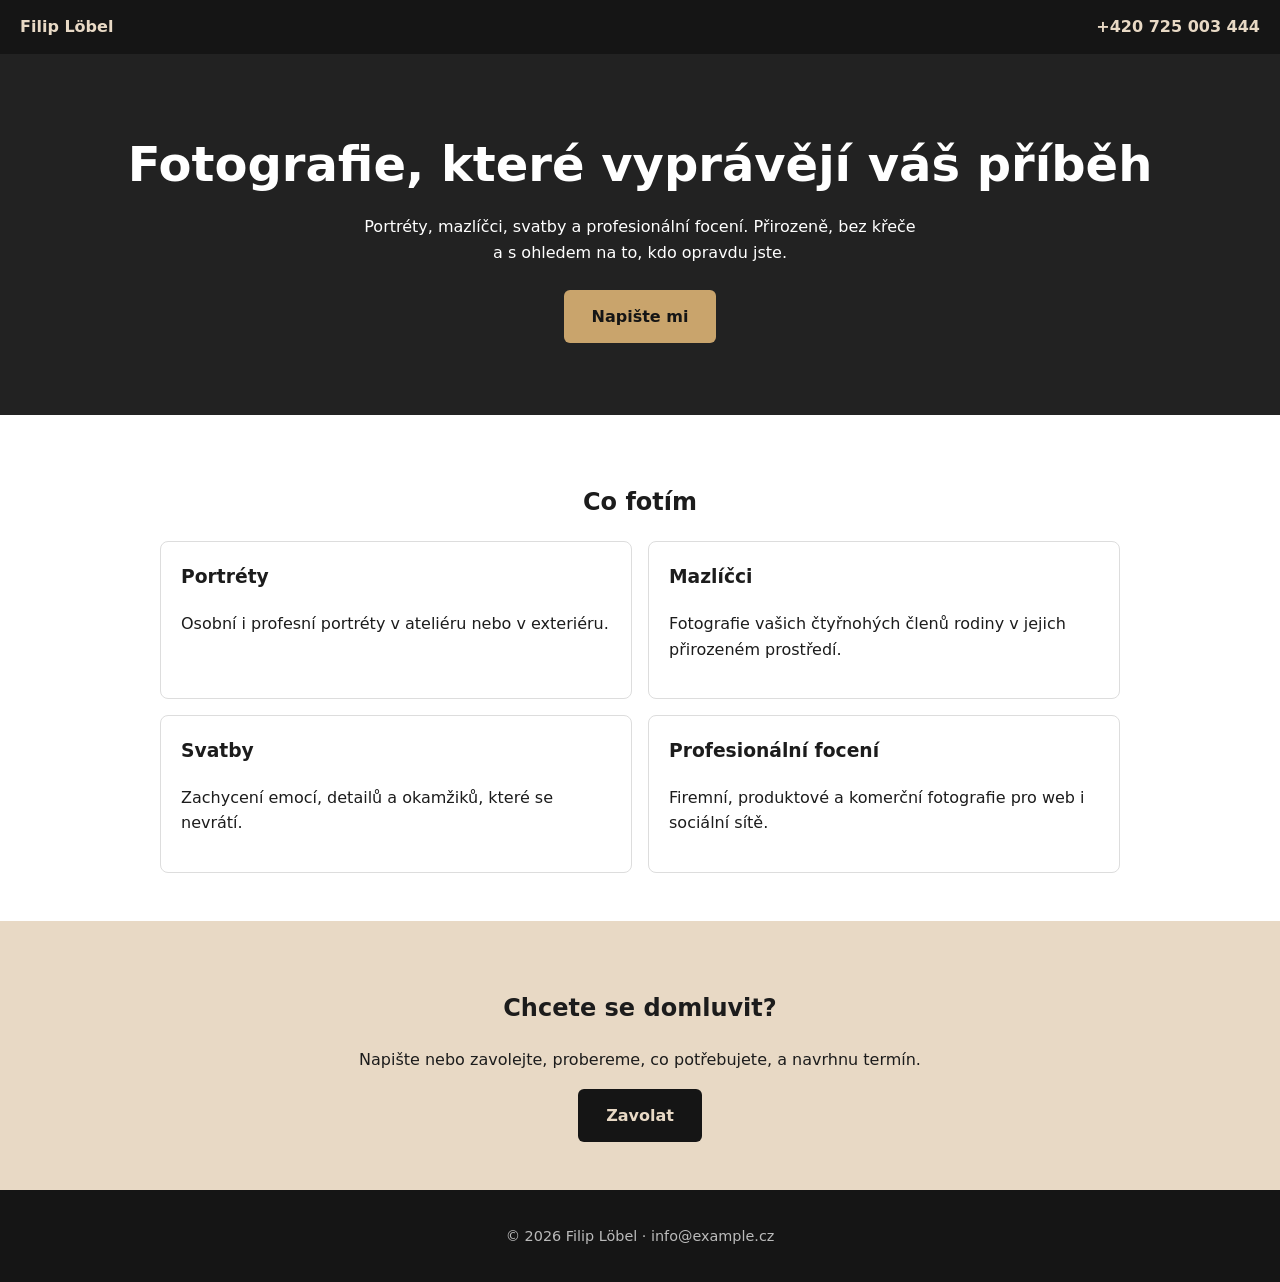
==== index.html @ 8220bc92 "Web pro fotografa Filipa Löbela" ====
<!DOCTYPE html>
<html lang="cs">
<head>
  <meta charset="UTF-8">
  <meta name="viewport" content="width=device-width, initial-scale=1">
  <title>Filip Löbel | Profesionální fotograf: portréty, mazlíčci, svatby</title>
  <meta name="description" content="Profesionální focení portrétů, mazlíčků a svateb. Přirozené fotografie, které vám zůstanou.">
  <link rel="stylesheet" href="style.css">
</head>
<body>

  <header class="hlavicka">
    <a class="logo" href="index.html">Filip Löbel</a>
    <a class="telefon" href="tel:+420725003444">+420 725 003 444 </a>
  </header>

  <main>
    <section class="uvod">
      <h1>Fotografie, které vyprávějí váš příběh</h1>
      <p>Portréty, mazlíčci, svatby a profesionální focení. Přirozeně, bez křeče a s ohledem na to, kdo opravdu jste.</p>
      <a class="tlacitko" href="#poptavka">Napište mi</a>
    </section>

    <section class="sluzby">
      <h2>Co fotím</h2>
      <div class="karty">
        <article class="karta">
          <h3>Portréty</h3>
          <p>Osobní i profesní portréty v ateliéru nebo v exteriéru.</p>
        </article>
        <article class="karta">
          <h3>Mazlíčci</h3>
          <p>Fotografie vašich čtyřnohých členů rodiny v jejich přirozeném prostředí.</p>
        </article>
        <article class="karta">
          <h3>Svatby</h3>
          <p>Zachycení emocí, detailů a okamžiků, které se nevrátí.</p>
        </article>
        <article class="karta">
          <h3>Profesionální focení</h3>
          <p>Firemní, produktové a komerční fotografie pro web i sociální sítě.</p>
        </article>
      </div>
    </section>

    <section class="vyzva" id="poptavka">
      <h2>Chcete se domluvit?</h2>
      <p>Napište nebo zavolejte, probereme, co potřebujete, a navrhnu termín.</p>
      <a class="tlacitko" href="tel:+420725003444">Zavolat</a>
    </section>
  </main>

  <footer class="paticka">
    <p>&copy; 2026 Filip Löbel &middot; info@example.cz</p>
  </footer>

</body>
</html>
---- style.css ----
* { box-sizing: border-box; }

body {
  margin: 0;
  font-family: system-ui, -apple-system, "Segoe UI", Arial, sans-serif;
  color: #1c1c1c;
  line-height: 1.6;
}

.hlavicka {
  display: flex;
  justify-content: space-between;
  align-items: center;
  flex-wrap: wrap;
  gap: 8px;
  padding: 14px 20px;
  background: #151515;
}

.logo, .telefon {
  color: #e8d9c5;
  text-decoration: none;
  font-weight: 700;
}

.uvod {
  padding: 72px 20px;
  background: #222;
  color: #fff;
  text-align: center;
}

.uvod h1 { margin: 0 0 12px; font-size: 2rem; }
.uvod p { max-width: 560px; margin: 0 auto 24px; }

.tlacitko {
  display: inline-block;
  padding: 14px 28px;
  background: #c9a46c;
  color: #151515;
  font-weight: 700;
  text-decoration: none;
  border-radius: 6px;
}

.sluzby { padding: 48px 20px; max-width: 1000px; margin: 0 auto; }
.sluzby h2 { text-align: center; }

.karty { display: grid; gap: 16px; }

.karta {
  padding: 20px;
  border: 1px solid #ddd;
  border-radius: 8px;
}

.karta h3 { margin-top: 0; }

.vyzva {
  padding: 48px 20px;
  background: #e8d9c5;
  text-align: center;
}

.vyzva .tlacitko { background: #151515; color: #e8d9c5; }

.paticka {
  padding: 20px;
  background: #151515;
  color: #bbb;
  text-align: center;
  font-size: 0.9rem;
}

@media (min-width: 700px) {
  .karty { grid-template-columns: repeat(2, 1fr); }
  .uvod h1 { font-size: 3rem; }
}
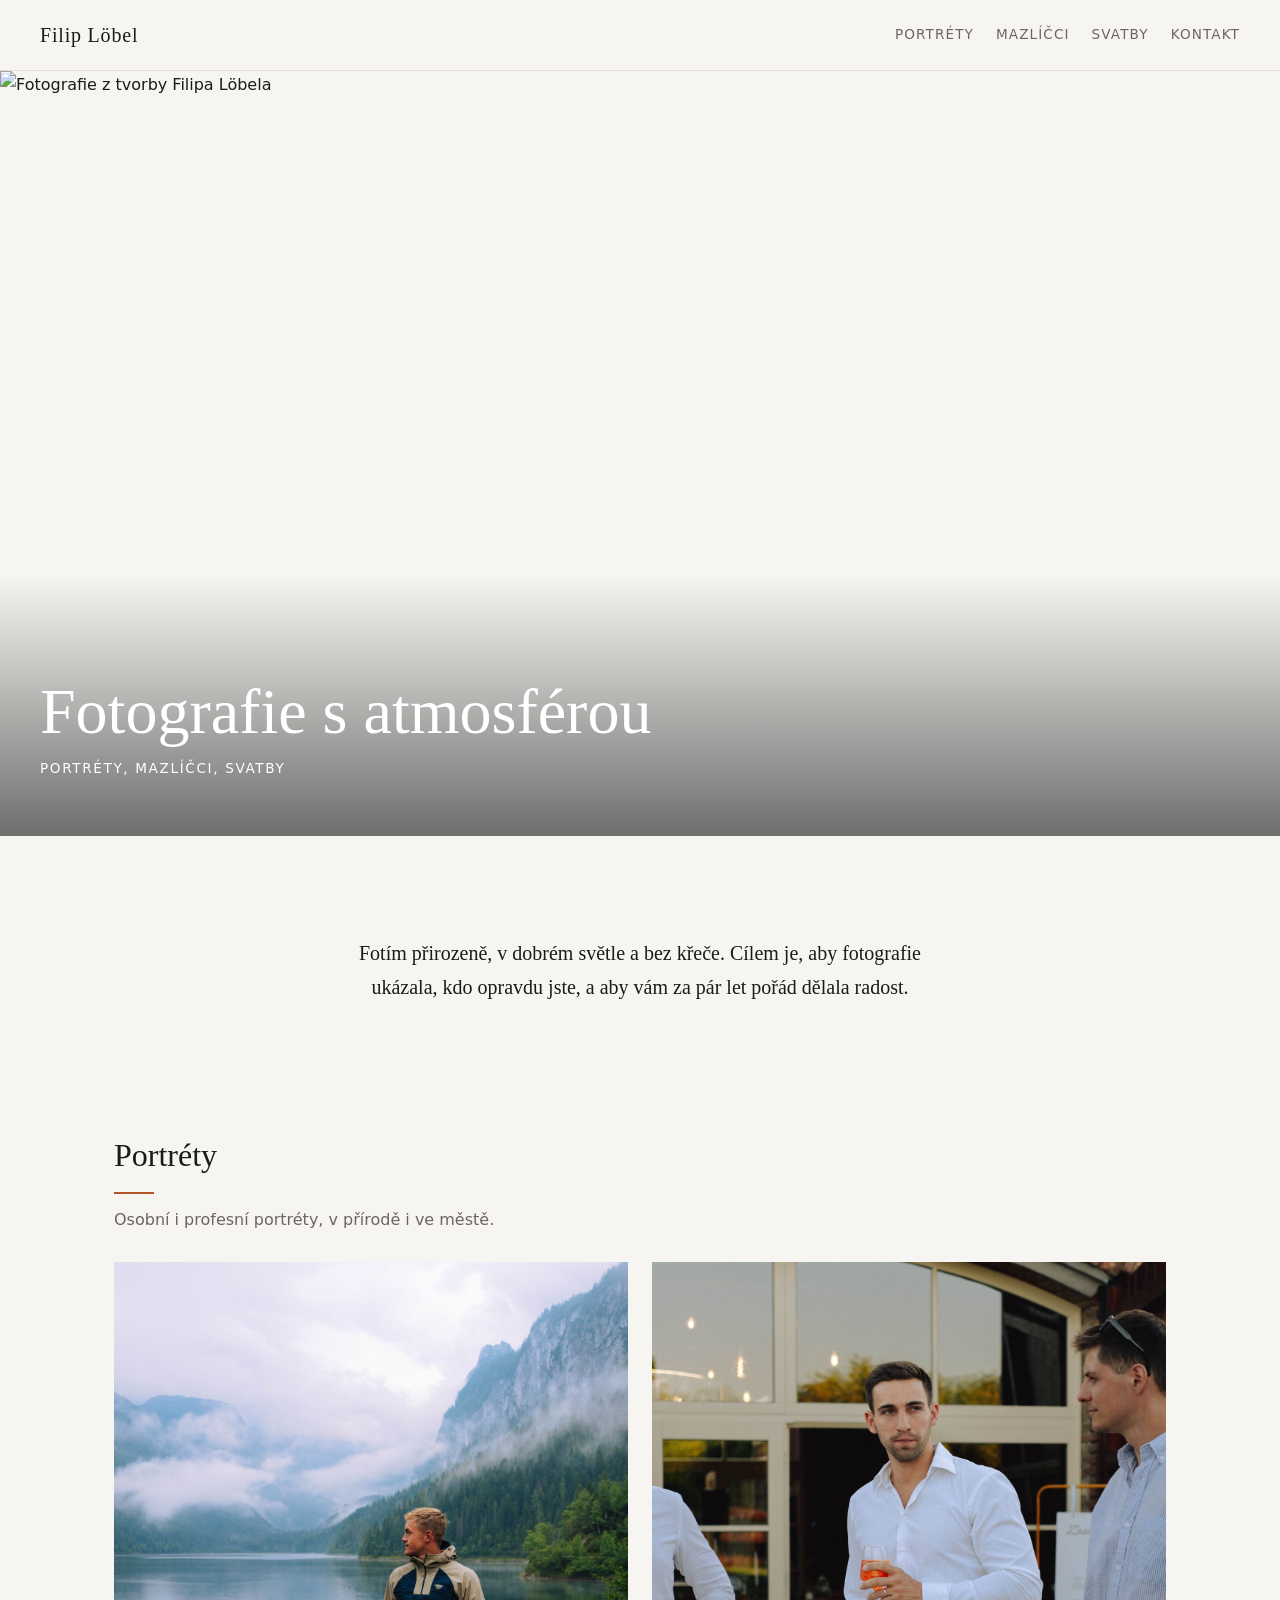
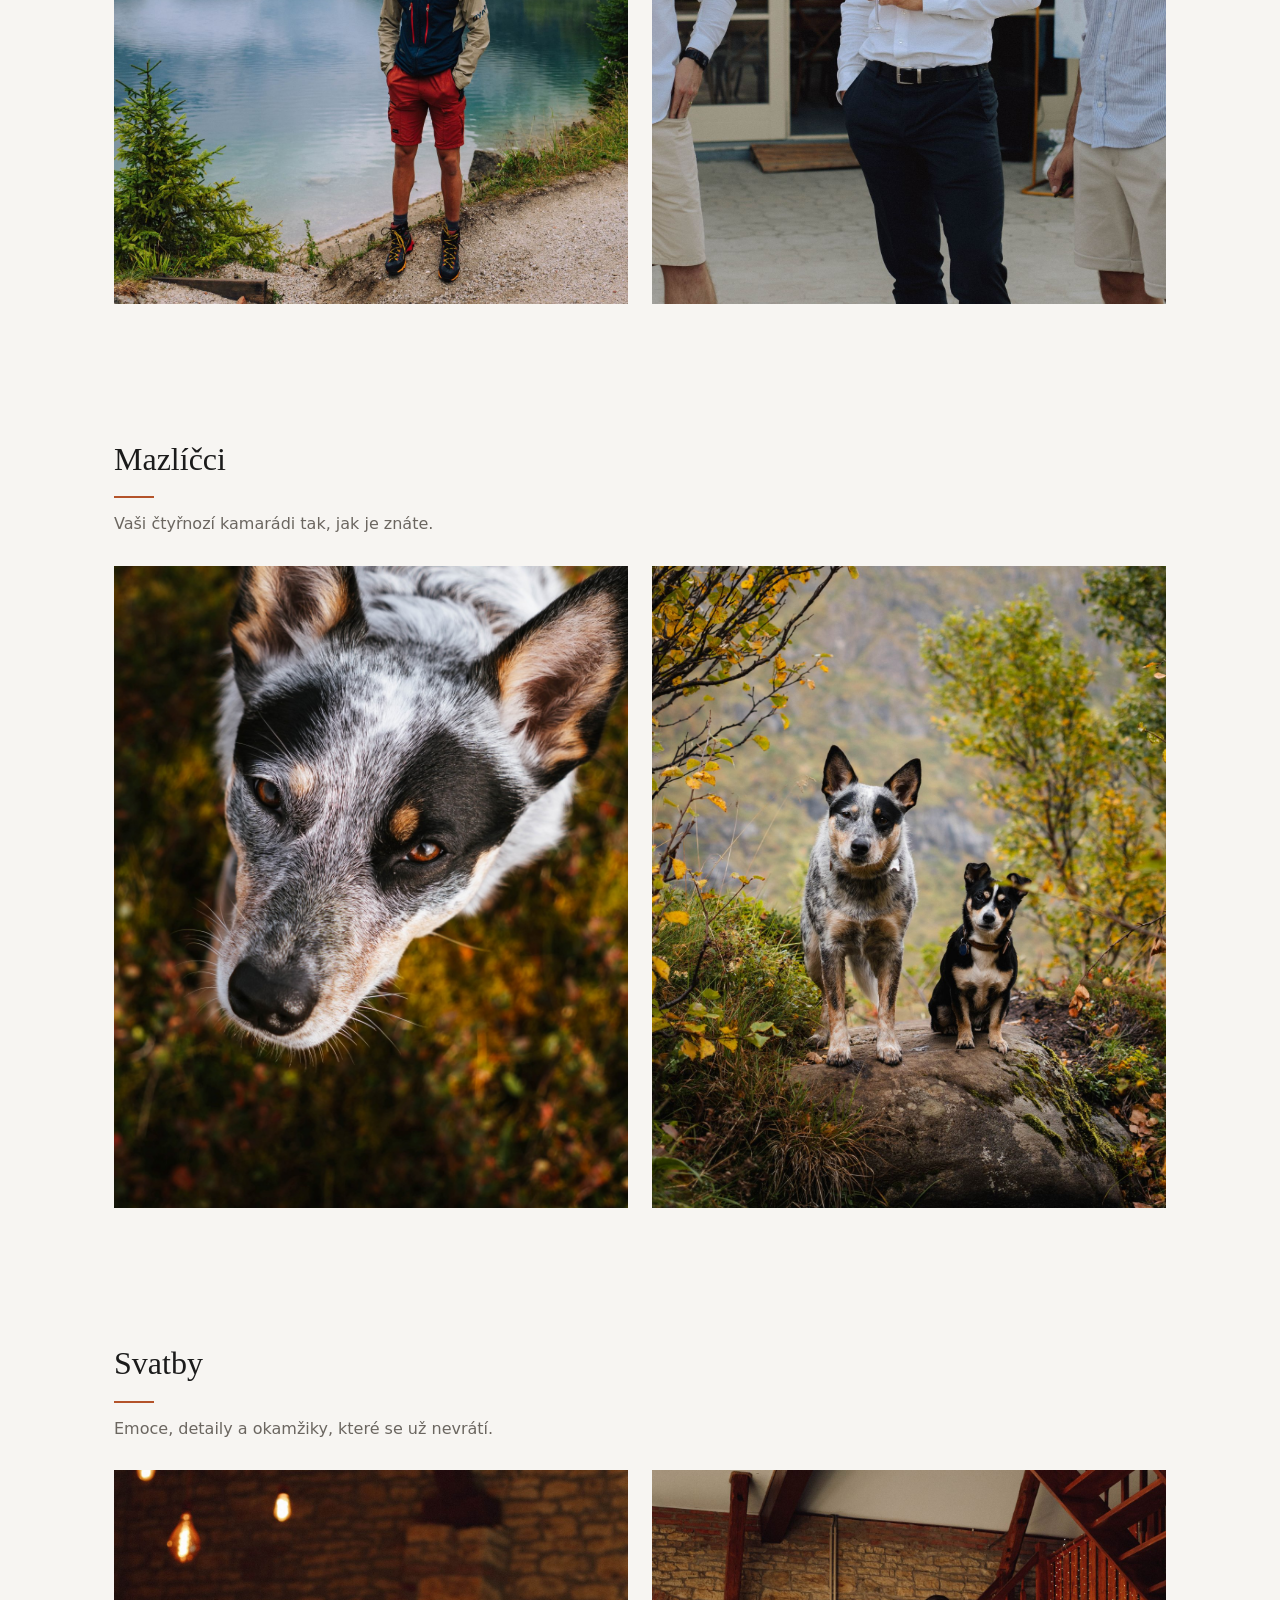
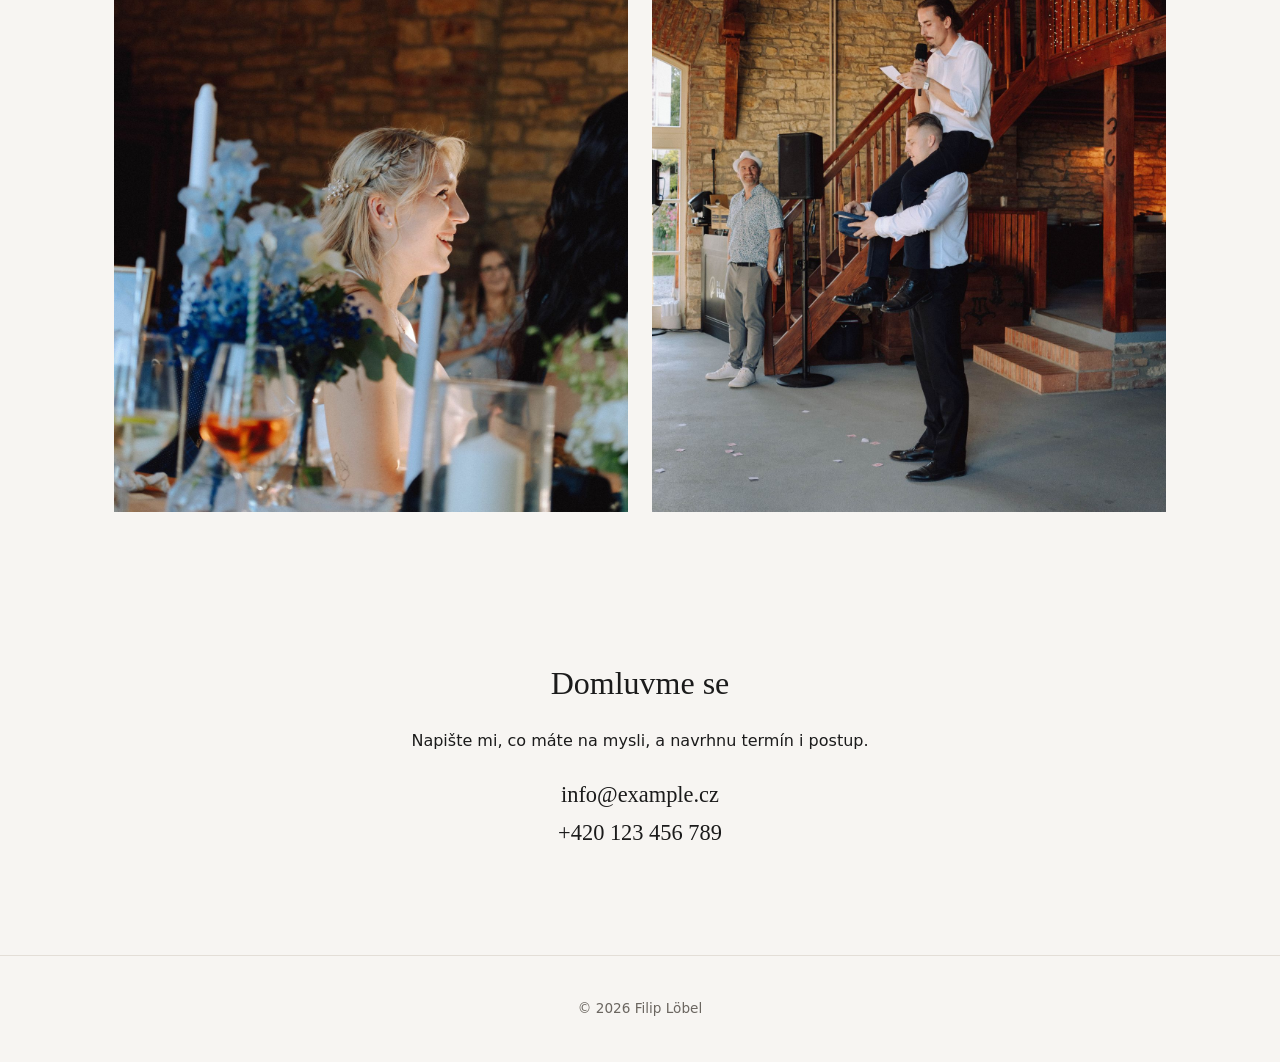
==== commit e4aff84a: "Nový minimalistický design s fotkami" ====
--- a/index.html
+++ b/index.html
@@ -3,55 +3,77 @@
 <head>
   <meta charset="UTF-8">
   <meta name="viewport" content="width=device-width, initial-scale=1">
-  <title>Filip Löbel | Profesionální fotograf: portréty, mazlíčci, svatby</title>
-  <meta name="description" content="Profesionální focení portrétů, mazlíčků a svateb. Přirozené fotografie, které vám zůstanou.">
+  <title>Filip Löbel | Fotograf: portréty, mazlíčci, svatby</title>
+  <meta name="description" content="Profesionální focení portrétů, mazlíčků a svateb. Přirozené fotografie s atmosférou, které vám zůstanou.">
+  <meta name="theme-color" content="#f7f5f2">
   <link rel="stylesheet" href="style.css">
 </head>
 <body>
 
   <header class="hlavicka">
-    <a class="logo" href="index.html">Filip Löbel</a>
-    <a class="telefon" href="tel:+420725003444">+420 725 003 444 </a>
+    <a class="logo" href="#top">Filip Löbel</a>
+    <nav class="menu">
+      <a href="#portrety">Portréty</a>
+      <a href="#mazlicci">Mazlíčci</a>
+      <a href="#svatby">Svatby</a>
+      <a href="#kontakt">Kontakt</a>
+    </nav>
   </header>
 
-  <main>
+  <main id="top">
+
     <section class="uvod">
-      <h1>Fotografie, které vyprávějí váš příběh</h1>
-      <p>Portréty, mazlíčci, svatby a profesionální focení. Přirozeně, bez křeče a s ohledem na to, kdo opravdu jste.</p>
-      <a class="tlacitko" href="#poptavka">Napište mi</a>
-    </section>
-
-    <section class="sluzby">
-      <h2>Co fotím</h2>
-      <div class="karty">
-        <article class="karta">
-          <h3>Portréty</h3>
-          <p>Osobní i profesní portréty v ateliéru nebo v exteriéru.</p>
-        </article>
-        <article class="karta">
-          <h3>Mazlíčci</h3>
-          <p>Fotografie vašich čtyřnohých členů rodiny v jejich přirozeném prostředí.</p>
-        </article>
-        <article class="karta">
-          <h3>Svatby</h3>
-          <p>Zachycení emocí, detailů a okamžiků, které se nevrátí.</p>
-        </article>
-        <article class="karta">
-          <h3>Profesionální focení</h3>
-          <p>Firemní, produktové a komerční fotografie pro web i sociální sítě.</p>
-        </article>
+      <img src="img/uvod.jpg" alt="Fotografie z tvorby Filipa Löbela" fetchpriority="high">
+      <div class="uvod-text">
+        <h1>Fotografie s&nbsp;atmosférou</h1>
+        <p>Portréty, mazlíčci, svatby</p>
       </div>
     </section>
 
-    <section class="vyzva" id="poptavka">
-      <h2>Chcete se domluvit?</h2>
-      <p>Napište nebo zavolejte, probereme, co potřebujete, a navrhnu termín.</p>
-      <a class="tlacitko" href="tel:+420725003444">Zavolat</a>
+    <section class="o-mne">
+      <p>Fotím přirozeně, v&nbsp;dobrém světle a bez křeče. Cílem je, aby fotografie ukázala, kdo opravdu jste, a aby vám za pár let pořád dělala radost.</p>
     </section>
+
+    <section class="kategorie" id="portrety">
+      <h2>Portréty</h2>
+      <p class="popis">Osobní i profesní portréty, v&nbsp;přírodě i ve městě.</p>
+      <div class="galerie">
+        <figure><img src="img/portret-1.jpg" alt="Muž stojící u mlžného horského jezera" loading="lazy"></figure>
+        <figure><img src="img/portret-2.jpg" alt="Portrét" loading="lazy"></figure>
+      </div>
+    </section>
+
+    <section class="kategorie" id="mazlicci">
+      <h2>Mazlíčci</h2>
+      <p class="popis">Vaši čtyřnozí kamarádi tak, jak je znáte.</p>
+      <div class="galerie">
+        <figure><img src="img/mazlicek-1.jpg" alt="Pes při pohledu shora v podzimní trávě" loading="lazy"></figure>
+        <figure><img src="img/mazlicek-2.jpg" alt="Fotografie mazlíčka" loading="lazy"></figure>
+      </div>
+    </section>
+
+    <section class="kategorie" id="svatby">
+      <h2>Svatby</h2>
+      <p class="popis">Emoce, detaily a okamžiky, které se už nevrátí.</p>
+      <div class="galerie">
+        <figure><img src="img/svatba-1.jpg" alt="Svatební fotografie" loading="lazy"></figure>
+        <figure><img src="img/svatba-2.jpg" alt="Svatební fotografie" loading="lazy"></figure>
+      </div>
+    </section>
+
+    <section class="kontakt" id="kontakt">
+      <h2>Domluvme se</h2>
+      <p>Napište mi, co máte na mysli, a navrhnu termín i postup.</p>
+      <p class="kontakt-udaje">
+        <a href="mailto:info@example.cz">info@example.cz</a><br>
+        <a href="tel:+420123456789">+420 123 456 789</a>
+      </p>
+    </section>
+
   </main>
 
   <footer class="paticka">
-    <p>&copy; 2026 Filip Löbel &middot; info@example.cz</p>
+    <p>&copy; 2026 Filip Löbel</p>
   </footer>
 
 </body>
--- a/style.css
+++ b/style.css
@@ -1,78 +1,161 @@
+:root {
+  --bg: #f7f5f2;
+  --text: #1b1b1b;
+  --muted: #6b6660;
+  --accent: #b4532a;
+  --line: #e3ded7;
+  --serif: "Iowan Old Style", "Palatino Linotype", Palatino, Georgia, serif;
+}
+
 * { box-sizing: border-box; }
+
+html { scroll-behavior: smooth; }
 
 body {
   margin: 0;
+  background: var(--bg);
+  color: var(--text);
   font-family: system-ui, -apple-system, "Segoe UI", Arial, sans-serif;
-  color: #1c1c1c;
-  line-height: 1.6;
+  line-height: 1.7;
 }
 
+img { display: block; max-width: 100%; }
+
+a { color: inherit; }
+
+/* Hlavička */
 .hlavicka {
+  position: sticky;
+  top: 0;
+  z-index: 10;
   display: flex;
   justify-content: space-between;
   align-items: center;
   flex-wrap: wrap;
-  gap: 8px;
-  padding: 14px 20px;
-  background: #151515;
+  gap: 8px 24px;
+  padding: 16px 24px;
+  background: rgba(247, 245, 242, 0.92);
+  backdrop-filter: blur(6px);
+  border-bottom: 1px solid var(--line);
 }
 
-.logo, .telefon {
-  color: #e8d9c5;
+.logo {
+  font-family: var(--serif);
+  font-size: 1.25rem;
+  letter-spacing: 0.04em;
   text-decoration: none;
-  font-weight: 700;
 }
 
-.uvod {
-  padding: 72px 20px;
-  background: #222;
-  color: #fff;
-  text-align: center;
+.menu { display: flex; flex-wrap: wrap; gap: 4px 22px; }
+
+.menu a {
+  font-size: 0.85rem;
+  letter-spacing: 0.08em;
+  text-transform: uppercase;
+  text-decoration: none;
+  color: var(--muted);
+  transition: color 0.2s;
 }
 
-.uvod h1 { margin: 0 0 12px; font-size: 2rem; }
-.uvod p { max-width: 560px; margin: 0 auto 24px; }
+.menu a:hover { color: var(--accent); }
 
-.tlacitko {
-  display: inline-block;
-  padding: 14px 28px;
-  background: #c9a46c;
-  color: #151515;
-  font-weight: 700;
-  text-decoration: none;
-  border-radius: 6px;
+/* Úvod s velkou fotkou */
+.uvod { position: relative; height: 85vh; height: 85svh; min-height: 420px; }
+
+.uvod img { width: 100%; height: 100%; object-fit: cover; }
+
+.uvod-text {
+  position: absolute;
+  left: 0; right: 0; bottom: 0;
+  padding: 80px 24px 40px;
+  color: #fff;
+  background: linear-gradient(to top, rgba(0, 0, 0, 0.55), rgba(0, 0, 0, 0));
 }
 
-.sluzby { padding: 48px 20px; max-width: 1000px; margin: 0 auto; }
-.sluzby h2 { text-align: center; }
-
-.karty { display: grid; gap: 16px; }
-
-.karta {
-  padding: 20px;
-  border: 1px solid #ddd;
-  border-radius: 8px;
+.uvod h1 {
+  margin: 0;
+  font-family: var(--serif);
+  font-weight: 400;
+  font-size: clamp(2rem, 6vw, 4rem);
+  line-height: 1.15;
 }
 
-.karta h3 { margin-top: 0; }
-
-.vyzva {
-  padding: 48px 20px;
-  background: #e8d9c5;
-  text-align: center;
+.uvod p {
+  margin: 8px 0 0;
+  letter-spacing: 0.12em;
+  text-transform: uppercase;
+  font-size: 0.85rem;
 }
 
-.vyzva .tlacitko { background: #151515; color: #e8d9c5; }
+/* Krátký úvod */
+.o-mne {
+  max-width: 640px;
+  margin: 0 auto;
+  padding: 80px 24px 40px;
+  text-align: center;
+  font-family: var(--serif);
+  font-size: 1.25rem;
+}
 
+/* Kategorie a galerie */
+.kategorie { max-width: 1100px; margin: 0 auto; padding: 64px 24px; scroll-margin-top: 60px; }
+
+.kategorie h2, .kontakt h2 {
+  margin: 0 0 6px;
+  font-family: var(--serif);
+  font-weight: 400;
+  font-size: 2rem;
+}
+
+.kategorie h2::after {
+  content: "";
+  display: block;
+  width: 40px;
+  height: 2px;
+  margin-top: 10px;
+  background: var(--accent);
+}
+
+.popis { margin: 12px 0 28px; color: var(--muted); }
+
+.galerie { display: grid; gap: 16px; }
+
+.galerie figure { margin: 0; overflow: hidden; }
+
+.galerie img {
+  width: 100%;
+  aspect-ratio: 4 / 5;
+  object-fit: cover;
+  transition: transform 0.6s ease;
+}
+
+.galerie figure:hover img { transform: scale(1.03); }
+
+/* Kontakt */
+.kontakt {
+  max-width: 640px;
+  margin: 0 auto;
+  padding: 80px 24px;
+  text-align: center;
+  scroll-margin-top: 60px;
+}
+
+.kontakt-udaje { font-family: var(--serif); font-size: 1.4rem; }
+
+.kontakt-udaje a { text-decoration: none; }
+.kontakt-udaje a:hover { color: var(--accent); }
+
+/* Patička */
 .paticka {
-  padding: 20px;
-  background: #151515;
-  color: #bbb;
+  padding: 28px 24px;
+  border-top: 1px solid var(--line);
   text-align: center;
-  font-size: 0.9rem;
+  color: var(--muted);
+  font-size: 0.85rem;
 }
 
 @media (min-width: 700px) {
-  .karty { grid-template-columns: repeat(2, 1fr); }
-  .uvod h1 { font-size: 3rem; }
+  .galerie { grid-template-columns: repeat(2, 1fr); gap: 24px; }
+  .hlavicka { padding: 18px 40px; }
+  .uvod-text { padding: 100px 40px 56px; }
 }
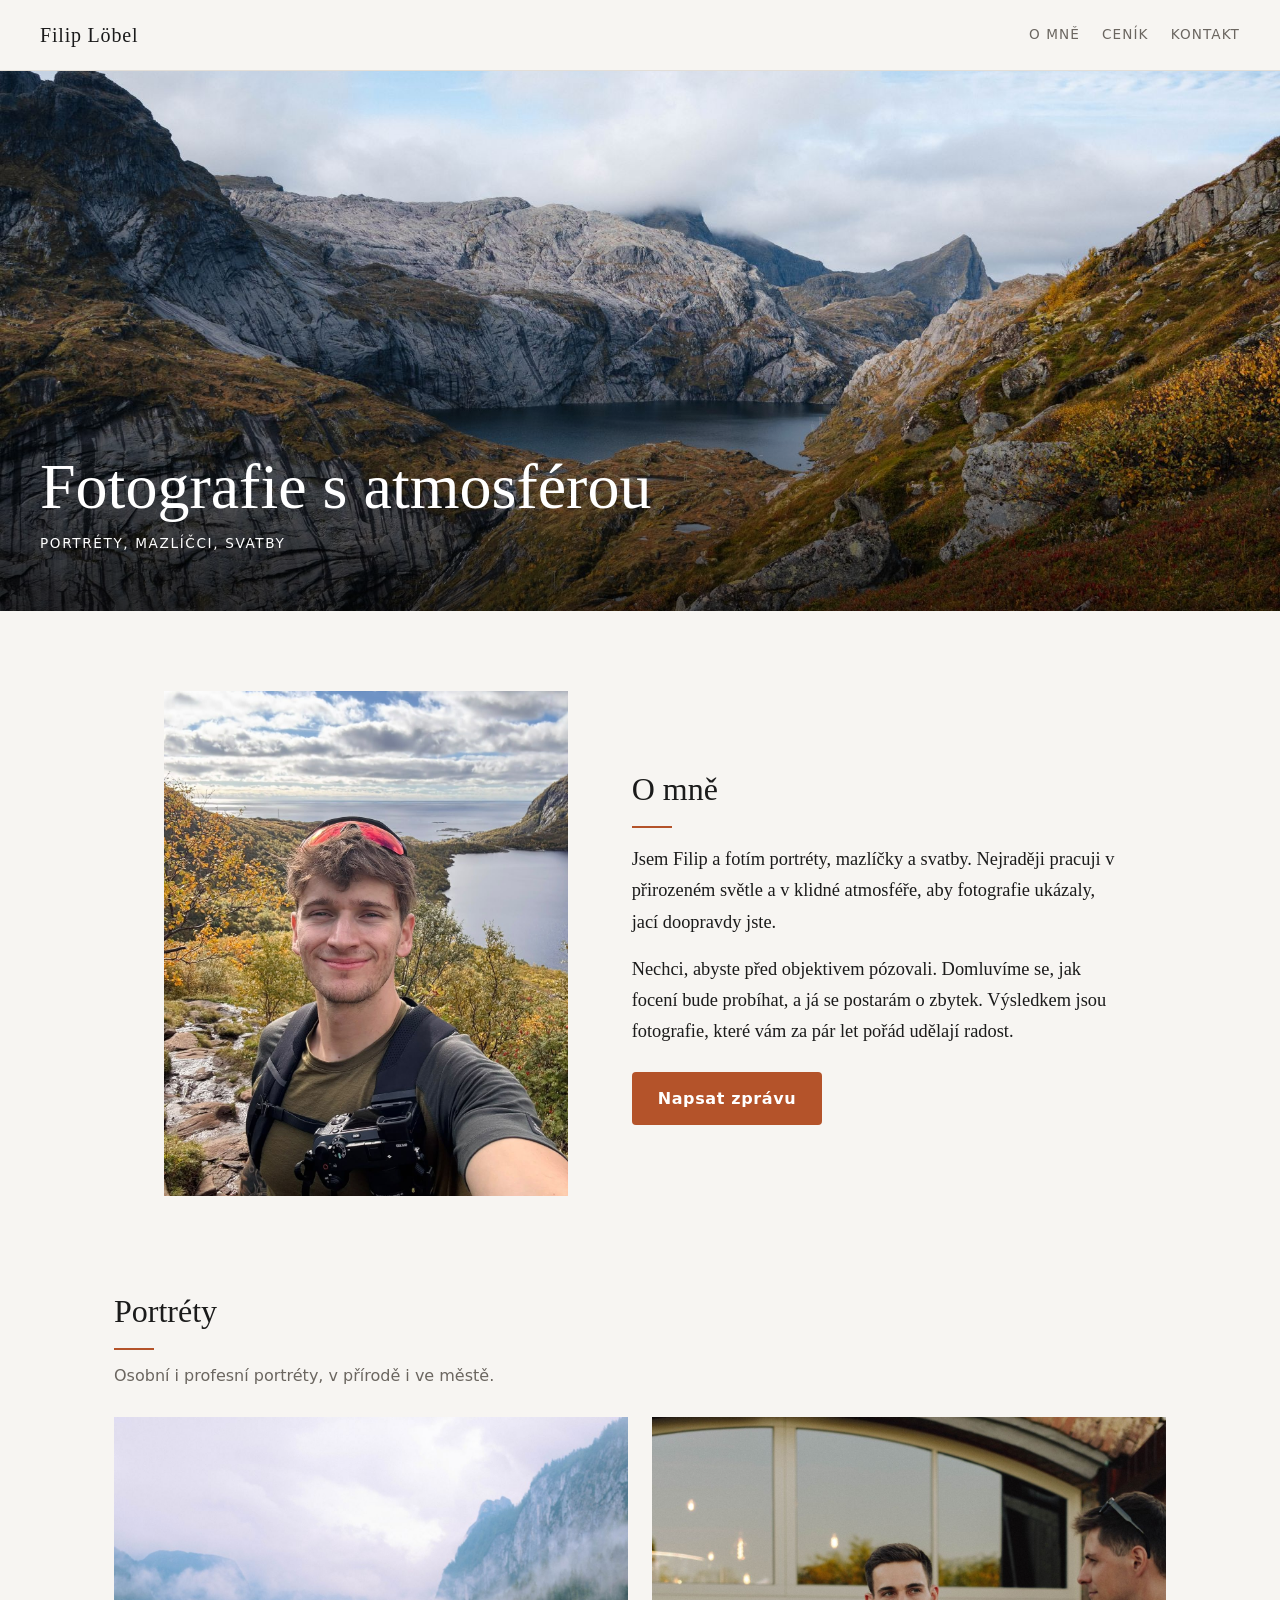
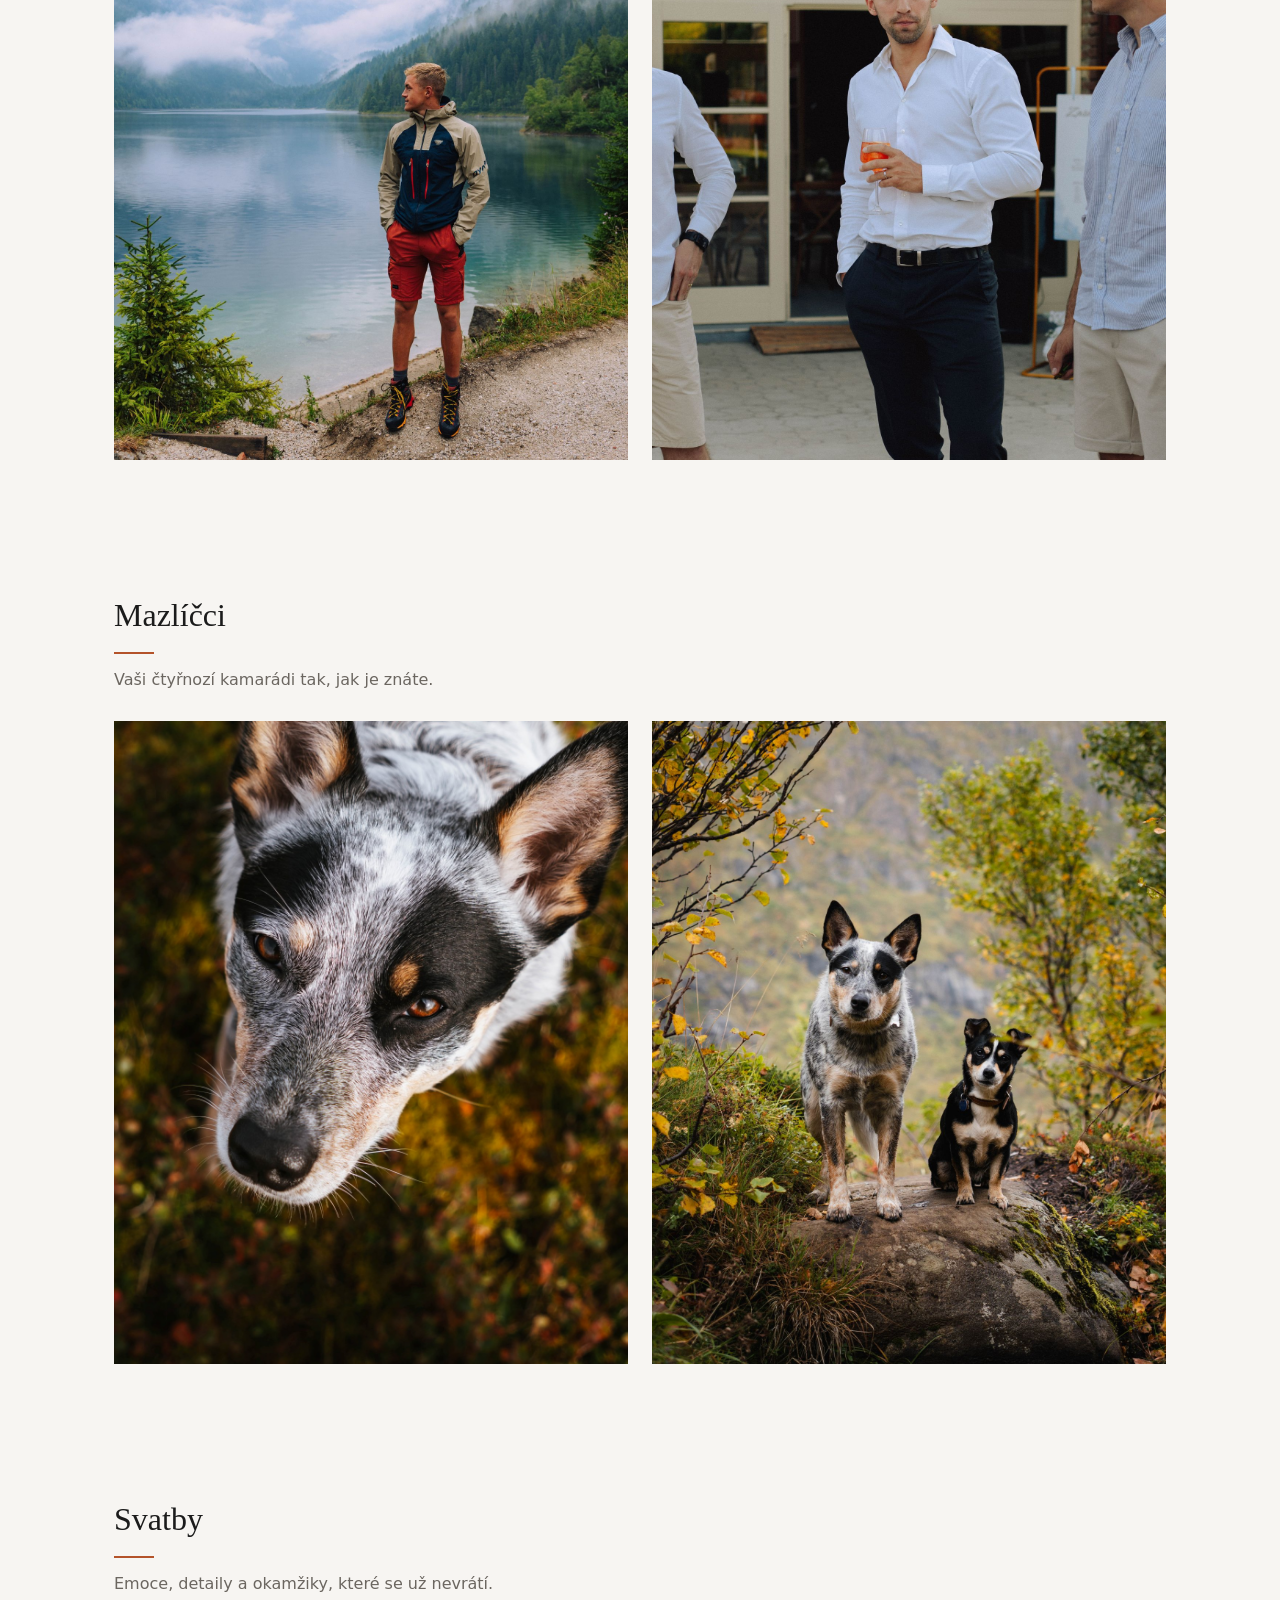
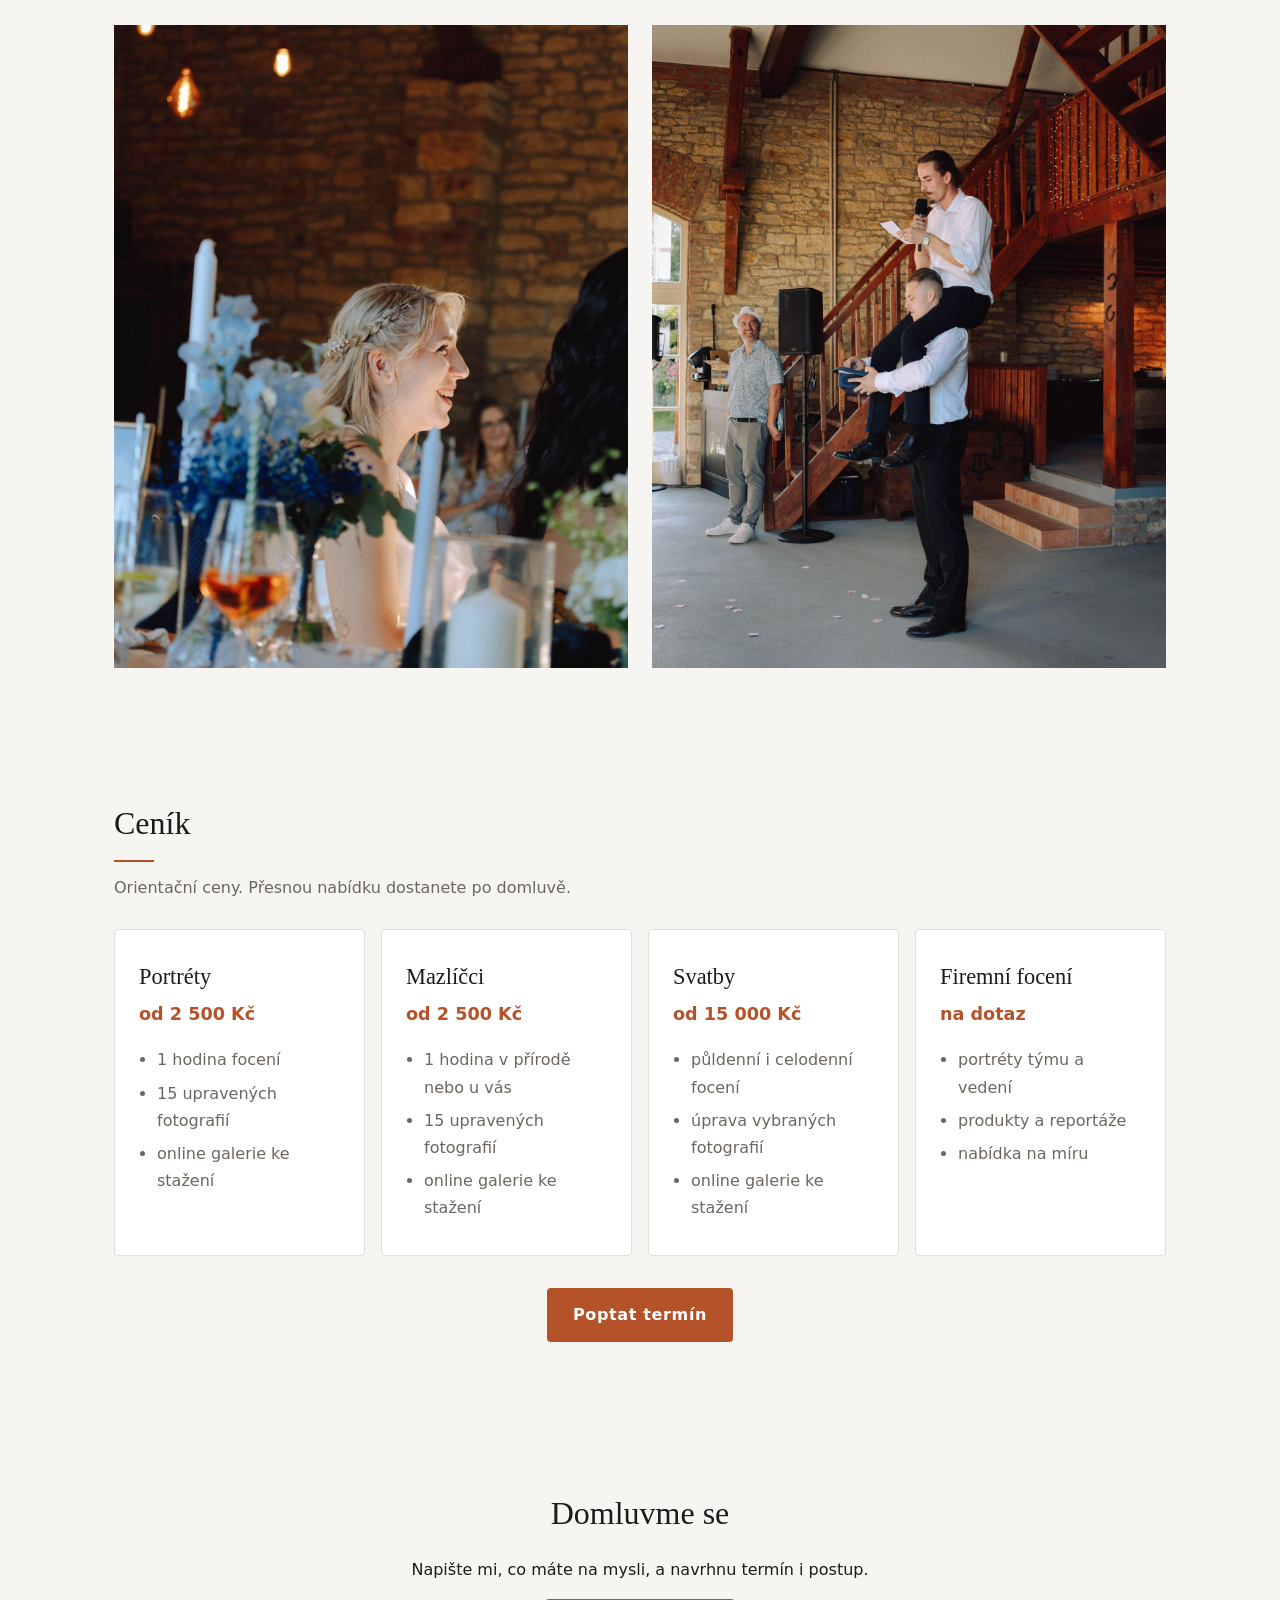
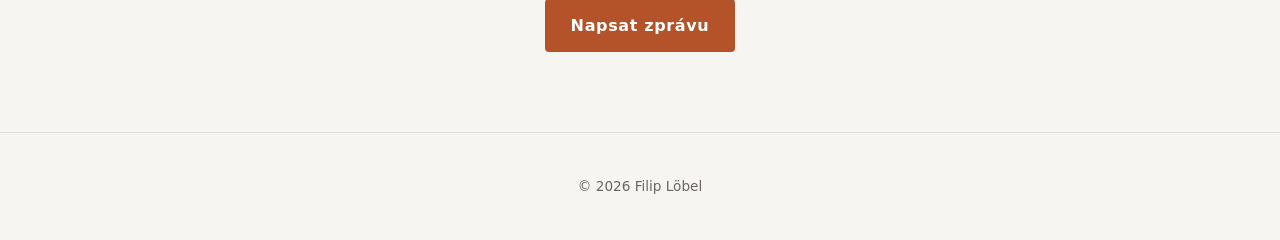
==== commit 0c05fa1c: "Sekce O mně a Ceník, nové menu" ====
--- a/index.html
+++ b/index.html
@@ -13,10 +13,9 @@
   <header class="hlavicka">
     <a class="logo" href="#top">Filip Löbel</a>
     <nav class="menu">
-      <a href="#portrety">Portréty</a>
-      <a href="#mazlicci">Mazlíčci</a>
-      <a href="#svatby">Svatby</a>
-      <a href="#kontakt">Kontakt</a>
+      <a href="#o-mne">O mně</a>
+      <a href="#cenik">Ceník</a>
+      <a href="kontakt.html">Kontakt</a>
     </nav>
   </header>
 
@@ -30,8 +29,16 @@
       </div>
     </section>
 
-    <section class="o-mne">
-      <p>Fotím přirozeně, v&nbsp;dobrém světle a bez křeče. Cílem je, aby fotografie ukázala, kdo opravdu jste, a aby vám za pár let pořád dělala radost.</p>
+    <section class="profil" id="o-mne">
+      <div class="profil-foto">
+        <img src="img/o-mne.jpg" alt="Filip Löbel, fotograf" loading="lazy">
+      </div>
+      <div class="profil-text">
+        <h2>O mně</h2>
+        <p>Jsem Filip a fotím portréty, mazlíčky a svatby. Nejraději pracuji v přirozeném světle a v klidné atmosféře, aby fotografie ukázaly, jací doopravdy jste.</p>
+        <p>Nechci, abyste před objektivem pózovali. Domluvíme se, jak focení bude probíhat, a já se postarám o zbytek. Výsledkem jsou fotografie, které vám za pár let pořád udělají radost.</p>
+        <a class="tlacitko" href="kontakt.html">Napsat zprávu</a>
+      </div>
     </section>
 
     <section class="kategorie" id="portrety">
@@ -61,13 +68,59 @@
       </div>
     </section>
 
+    <section class="kategorie" id="cenik">
+      <h2>Ceník</h2>
+      <p class="popis">Orientační ceny. Přesnou nabídku dostanete po domluvě.</p>
+      <div class="ceny">
+
+        <article class="cena">
+          <h3>Portréty</h3>
+          <p class="od">od 2&nbsp;500&nbsp;Kč</p>
+          <ul>
+            <li>1 hodina focení</li>
+            <li>15 upravených fotografií</li>
+            <li>online galerie ke stažení</li>
+          </ul>
+        </article>
+
+        <article class="cena">
+          <h3>Mazlíčci</h3>
+          <p class="od">od 2&nbsp;500&nbsp;Kč</p>
+          <ul>
+            <li>1 hodina v přírodě nebo u vás</li>
+            <li>15 upravených fotografií</li>
+            <li>online galerie ke stažení</li>
+          </ul>
+        </article>
+
+        <article class="cena">
+          <h3>Svatby</h3>
+          <p class="od">od 15&nbsp;000&nbsp;Kč</p>
+          <ul>
+            <li>půldenní i celodenní focení</li>
+            <li>úprava vybraných fotografií</li>
+            <li>online galerie ke stažení</li>
+          </ul>
+        </article>
+
+        <article class="cena">
+          <h3>Firemní focení</h3>
+          <p class="od">na dotaz</p>
+          <ul>
+            <li>portréty týmu a vedení</li>
+            <li>produkty a reportáže</li>
+            <li>nabídka na míru</li>
+          </ul>
+        </article>
+
+      </div>
+      <p class="cena-pozn"><a class="tlacitko" href="kontakt.html">Poptat termín</a></p>
+    </section>
+
     <section class="kontakt" id="kontakt">
       <h2>Domluvme se</h2>
       <p>Napište mi, co máte na mysli, a navrhnu termín i postup.</p>
-      <p class="kontakt-udaje">
-        <a href="mailto:info@example.cz">info@example.cz</a><br>
-        <a href="tel:+420123456789">+420 123 456 789</a>
-      </p>
+      <a class="tlacitko" href="kontakt.html">Napsat zprávu</a>
     </section>
 
   </main>
--- a/style.css
+++ b/style.css
@@ -60,8 +60,7 @@
 .menu a:hover { color: var(--accent); }
 
 /* Úvod s velkou fotkou */
-.uvod { position: relative; height: 85vh; height: 85svh; min-height: 420px; }
-
+.uvod { position: relative; height: 60vh; height: 60svh; min-height: 360px; max-height: 640px; }
 .uvod img { width: 100%; height: 100%; object-fit: cover; }
 
 .uvod-text {
@@ -91,7 +90,7 @@
 .o-mne {
   max-width: 640px;
   margin: 0 auto;
-  padding: 80px 24px 40px;
+  padding: 72px 24px 8px;
   text-align: center;
   font-family: var(--serif);
   font-size: 1.25rem;
@@ -126,6 +125,7 @@
   width: 100%;
   aspect-ratio: 4 / 5;
   object-fit: cover;
+  object-position: center 30%;
   transition: transform 0.6s ease;
 }
 
@@ -158,4 +158,212 @@
   .galerie { grid-template-columns: repeat(2, 1fr); gap: 24px; }
   .hlavicka { padding: 18px 40px; }
   .uvod-text { padding: 100px 40px 56px; }
+}
+
+/* Kontaktní stránka */
+.menu a.aktivni { color: var(--accent); }
+
+.kontakt-uvod {
+  max-width: 640px;
+  margin: 0 auto;
+  padding: 72px 24px 16px;
+  text-align: center;
+}
+
+.kontakt-uvod h1 {
+  margin: 0 0 8px;
+  font-family: var(--serif);
+  font-weight: 400;
+  font-size: clamp(2rem, 5vw, 3rem);
+}
+
+.kontakt-uvod p { margin: 0; color: var(--muted); }
+
+.formular-obal {
+  max-width: 1000px;
+  margin: 0 auto;
+  padding: 32px 24px 80px;
+  display: grid;
+  gap: 48px;
+}
+
+.pole { margin-bottom: 20px; }
+
+.pole label {
+  display: block;
+  margin-bottom: 6px;
+  font-size: 0.85rem;
+  letter-spacing: 0.06em;
+  text-transform: uppercase;
+  color: var(--muted);
+}
+
+.nepovinne { text-transform: none; letter-spacing: 0; }
+
+.pole input,
+.pole select,
+.pole textarea {
+  width: 100%;
+  padding: 12px 14px;
+  font: inherit;
+  color: var(--text);
+  background: #fff;
+  border: 1px solid var(--line);
+  border-radius: 4px;
+  transition: border-color 0.2s;
+}
+
+.pole input:focus,
+.pole select:focus,
+.pole textarea:focus {
+  outline: none;
+  border-color: var(--accent);
+}
+
+.souhlas {
+  display: flex;
+  gap: 10px;
+  align-items: flex-start;
+  margin-bottom: 24px;
+  font-size: 0.9rem;
+  color: var(--muted);
+}
+
+.souhlas input { margin-top: 5px; accent-color: var(--accent); }
+
+.formular .tlacitko {
+  border: none;
+  cursor: pointer;
+  font: inherit;
+  font-weight: 700;
+  background: var(--accent);
+  color: #fff;
+}
+
+.stav { margin-top: 16px; min-height: 1.5em; }
+.stav.ok { color: #2f6b3a; }
+
+.primy-kontakt h2 {
+  margin: 0 0 10px;
+  font-family: var(--serif);
+  font-weight: 400;
+  font-size: 1.5rem;
+}
+
+.primy-kontakt a { text-decoration: none; }
+.primy-kontakt a:hover { color: var(--accent); }
+
+@media (min-width: 800px) {
+  .formular-obal { grid-template-columns: 2fr 1fr; gap: 64px; }
+}
+
+.pole input,
+.pole select,
+.pole textarea {
+  cursor: text;
+  caret-color: var(--accent);
+}
+
+.pole select { cursor: pointer; }
+
+/* Obecné tlačítko */
+.tlacitko {
+  display: inline-block;
+  padding: 13px 26px;
+  background: var(--accent);
+  color: #fff;
+  text-decoration: none;
+  font-weight: 600;
+  letter-spacing: 0.04em;
+  border-radius: 4px;
+  transition: opacity 0.2s;
+}
+
+.tlacitko:hover { opacity: 0.88; }
+
+/* O mně */
+.profil {
+  max-width: 1000px;
+  margin: 0 auto;
+  padding: 80px 24px 24px;
+  display: grid;
+  gap: 32px;
+  scroll-margin-top: 60px;
+}
+
+.profil-foto img {
+  width: 100%;
+  aspect-ratio: 4 / 5;
+  object-fit: cover;
+  object-position: center 30%;
+}
+
+.profil-text h2 {
+  margin: 0 0 16px;
+  font-family: var(--serif);
+  font-weight: 400;
+  font-size: 2rem;
+}
+
+.profil-text h2::after {
+  content: "";
+  display: block;
+  width: 40px;
+  height: 2px;
+  margin-top: 10px;
+  background: var(--accent);
+}
+
+.profil-text p {
+  margin: 0 0 16px;
+  font-family: var(--serif);
+  font-size: 1.15rem;
+}
+
+.profil-text .tlacitko { margin-top: 8px; }
+
+/* Ceník */
+.ceny { display: grid; gap: 16px; }
+
+.cena {
+  padding: 28px 24px;
+  background: #fff;
+  border: 1px solid var(--line);
+  border-radius: 4px;
+}
+
+.cena h3 {
+  margin: 0 0 4px;
+  font-family: var(--serif);
+  font-weight: 400;
+  font-size: 1.4rem;
+}
+
+.cena .od {
+  margin: 0 0 16px;
+  color: var(--accent);
+  font-size: 1.1rem;
+  font-weight: 600;
+}
+
+.cena ul {
+  margin: 0;
+  padding-left: 18px;
+  color: var(--muted);
+}
+
+.cena li { margin-bottom: 6px; }
+
+.cena-pozn { margin: 32px 0 0; text-align: center; }
+
+@media (min-width: 700px) {
+  .ceny { grid-template-columns: repeat(2, 1fr); }
+}
+
+@media (min-width: 800px) {
+  .profil { grid-template-columns: 1fr 1.2fr; gap: 64px; align-items: center; }
+}
+
+@media (min-width: 1000px) {
+  .ceny { grid-template-columns: repeat(4, 1fr); }
 }
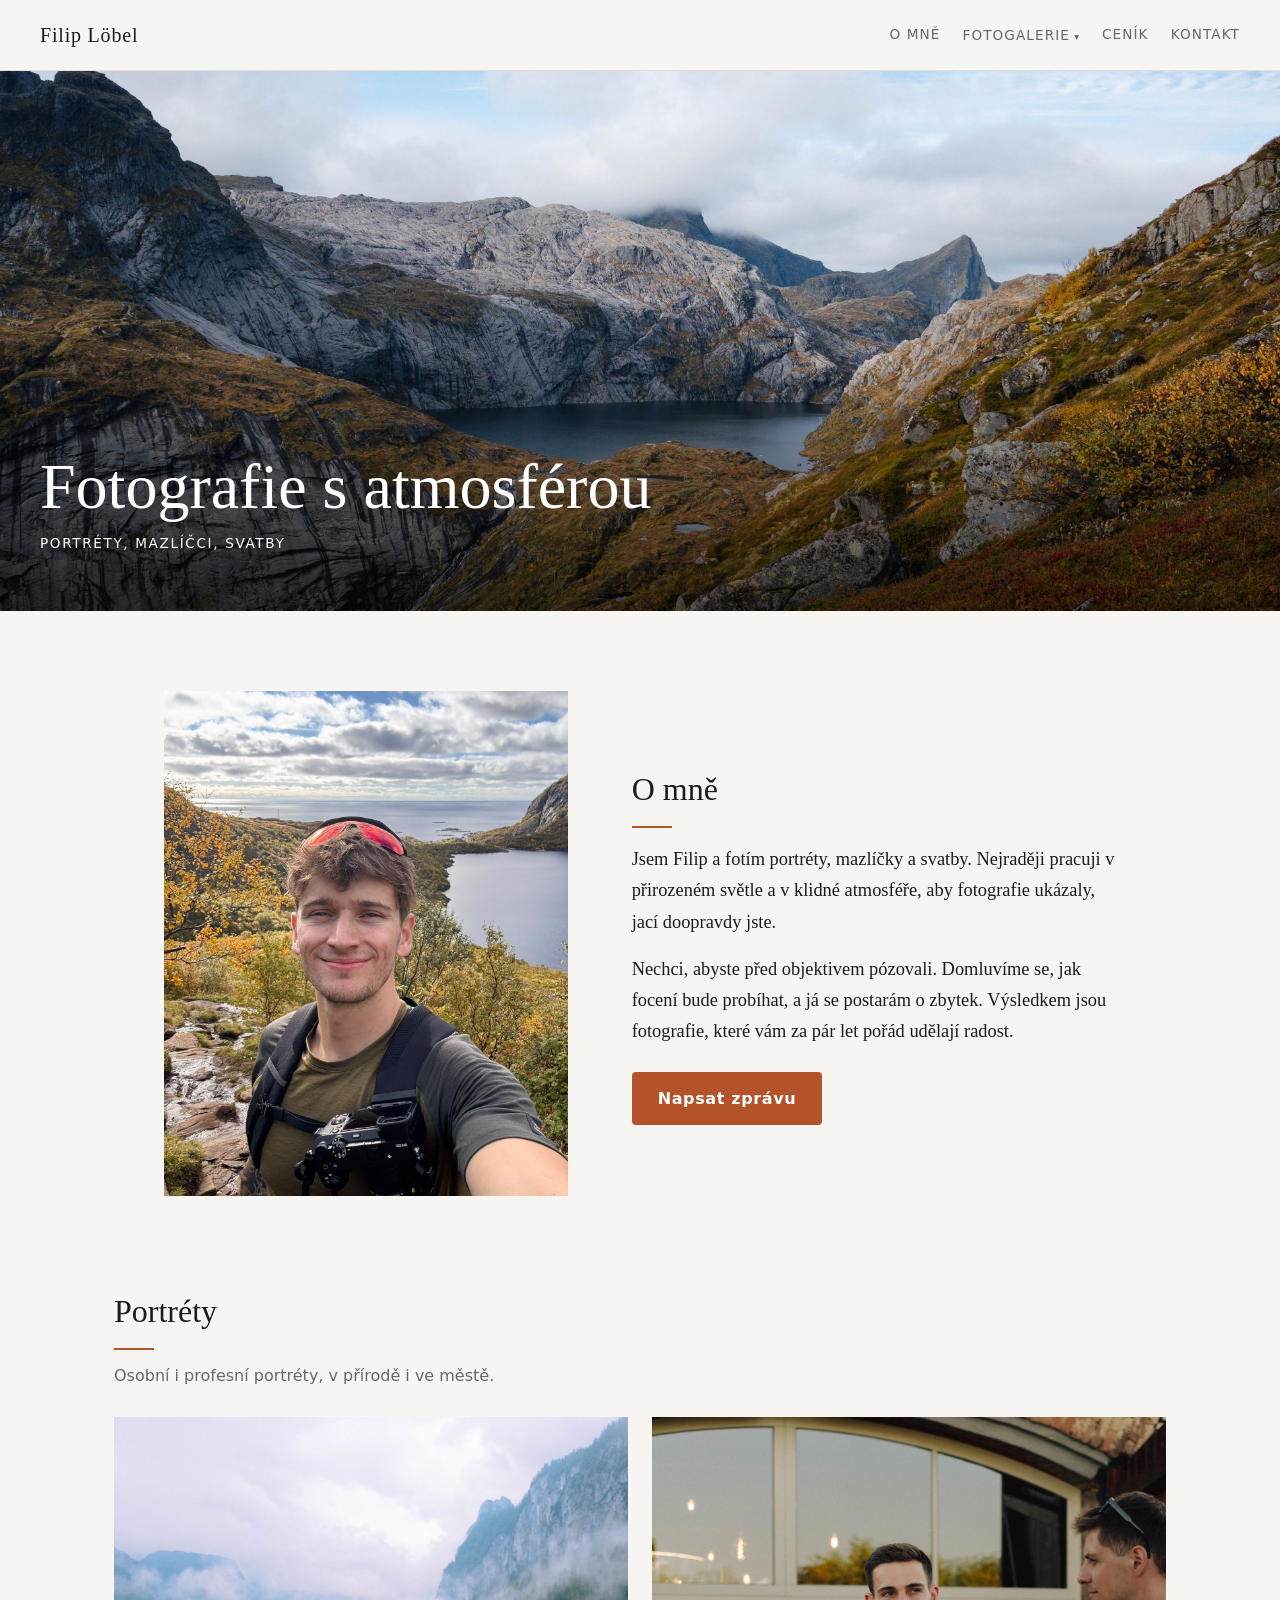
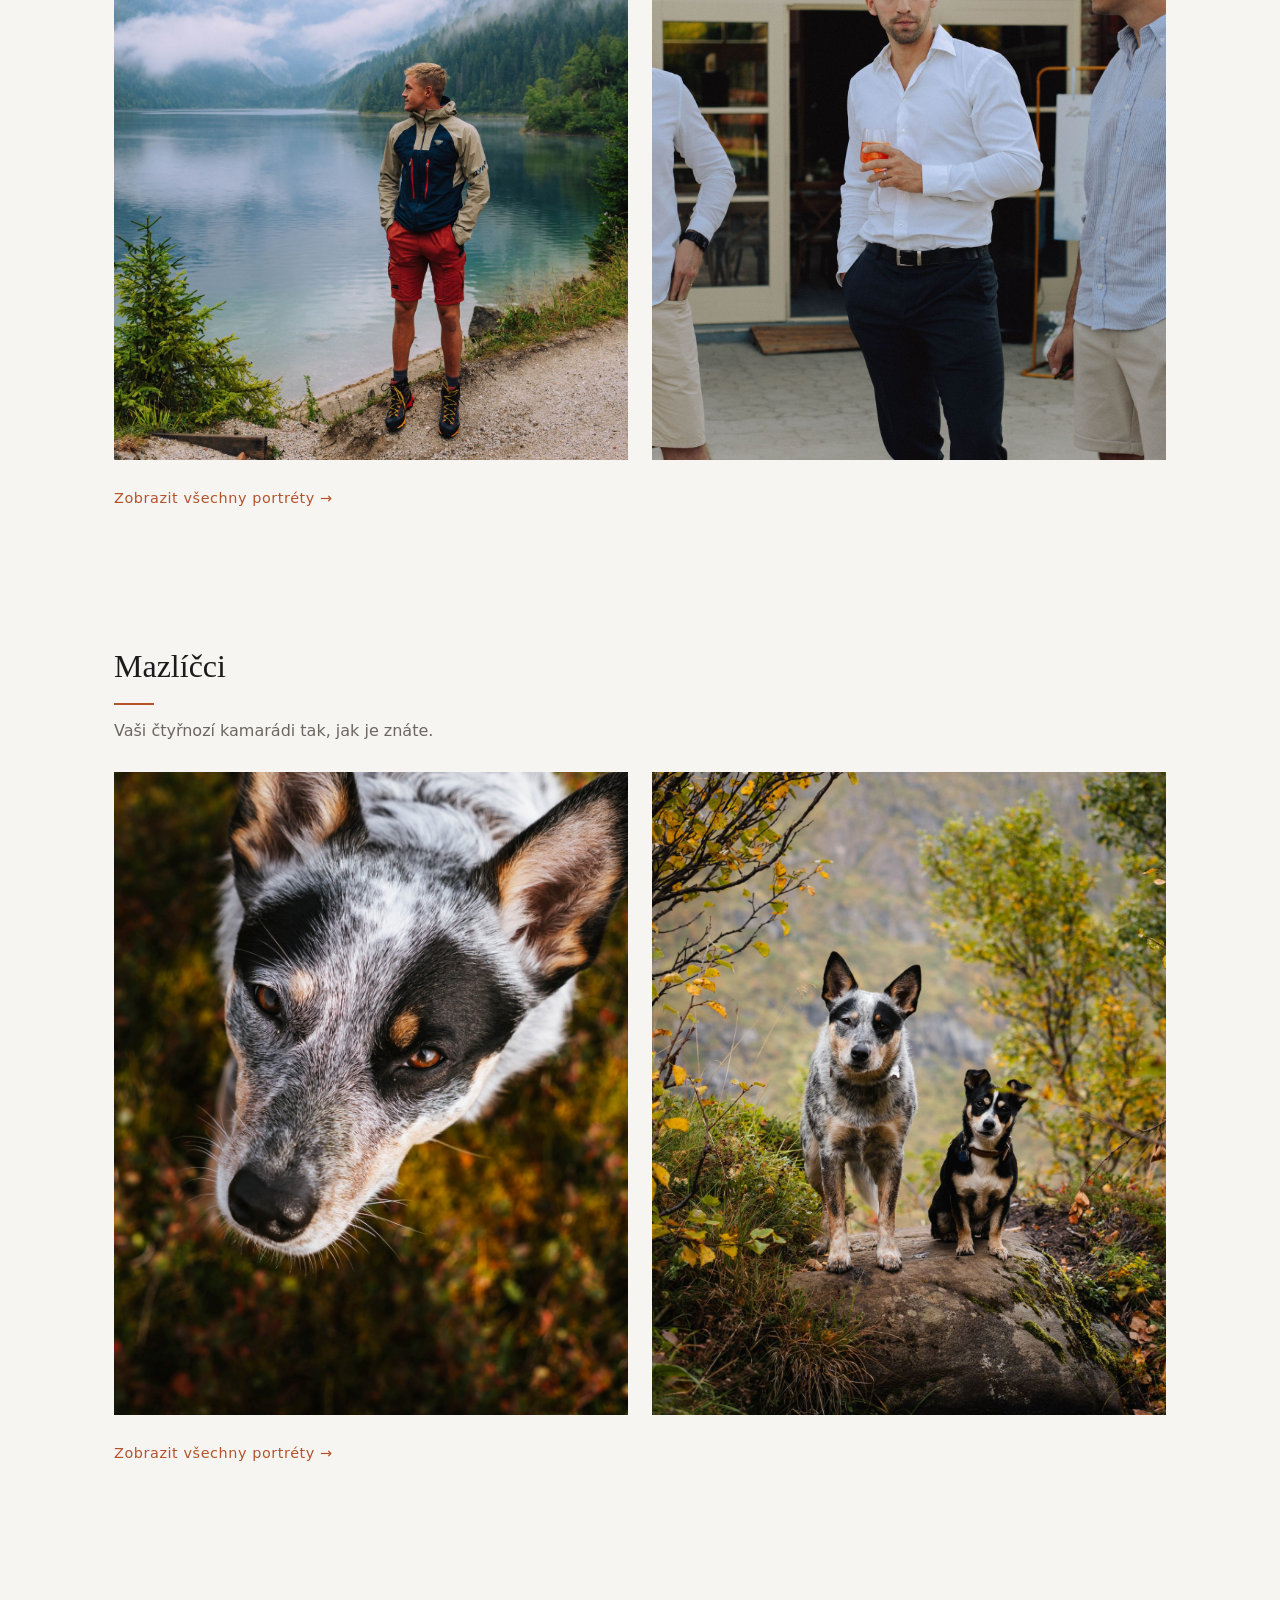
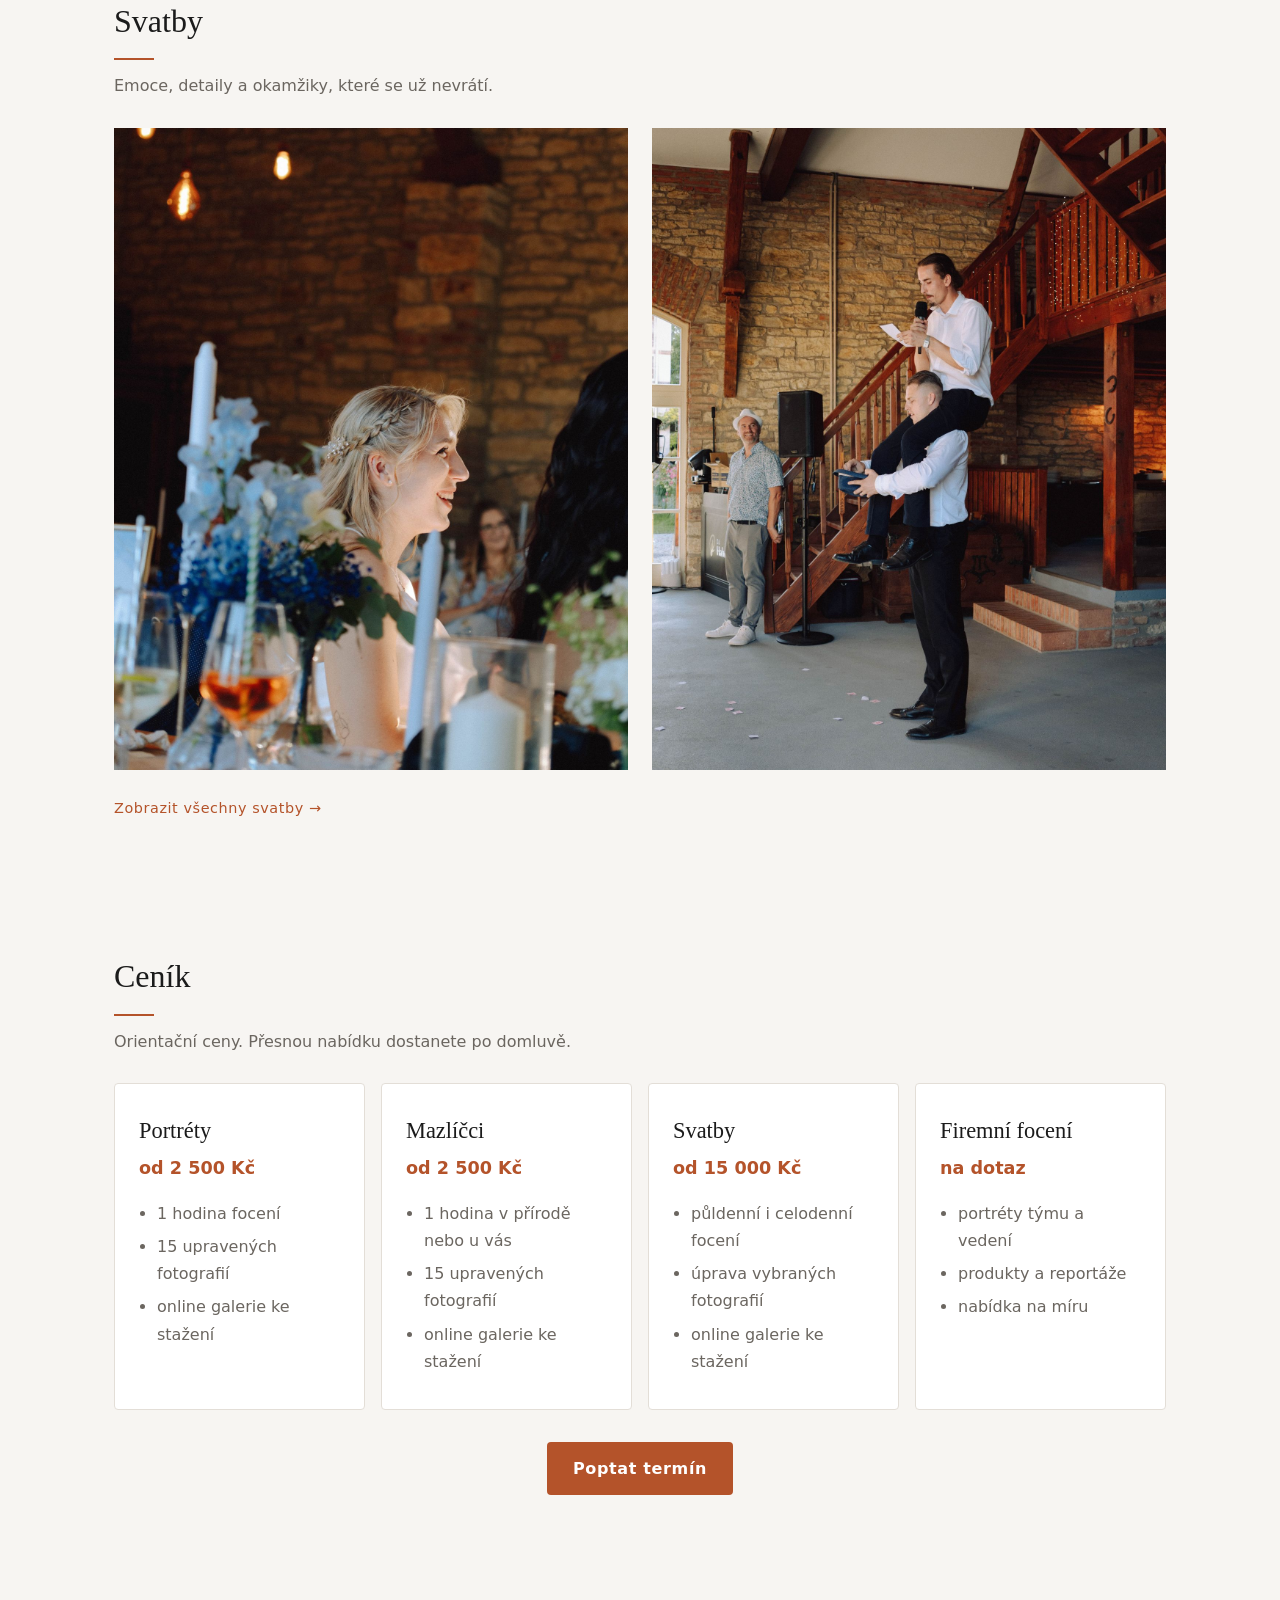
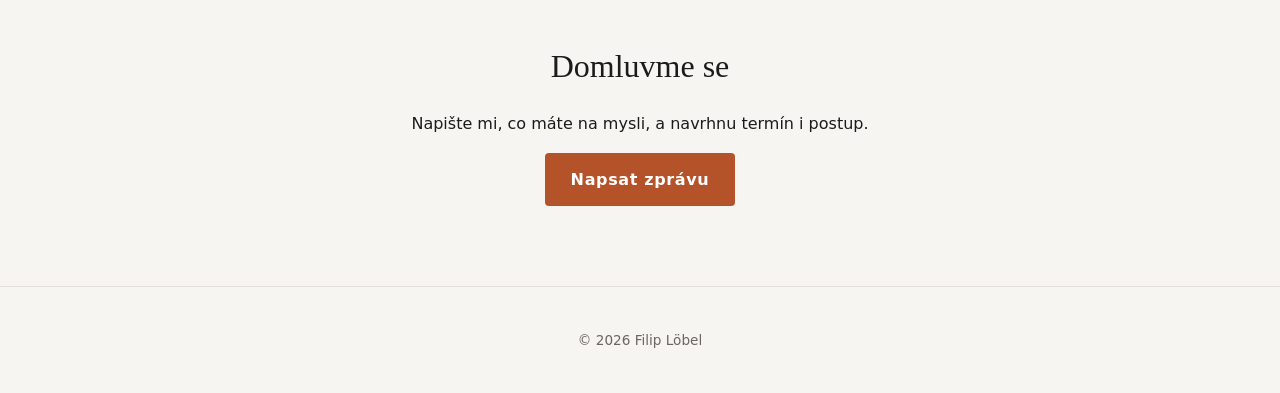
==== commit 816eb72e: "Stránka fotogalerie s rozbalovacím menu" ====
--- a/index.html
+++ b/index.html
@@ -12,10 +12,18 @@
 
   <header class="hlavicka">
     <a class="logo" href="#top">Filip Löbel</a>
-    <nav class="menu">
-      <a href="#o-mne">O mně</a>
-      <a href="#cenik">Ceník</a>
-      <a href="kontakt.html">Kontakt</a>
+   <nav class="menu">
+  <a href="#o-mne">O mně</a>
+  <div class="menu-polozka">
+    <a href="fotogalerie.html">Fotogalerie</a>
+    <div class="podmenu">
+      <a href="fotogalerie.html#portrety">Portréty</a>
+      <a href="fotogalerie.html#mazlicci">Mazlíčci</a>
+      <a href="fotogalerie.html#svatby">Svatby</a>
+    </div>
+  </div>
+  <a href="#cenik">Ceník</a>
+  <a href="kontakt.html">Kontakt</a>
     </nav>
   </header>
 
@@ -48,6 +56,7 @@
         <figure><img src="img/portret-1.jpg" alt="Muž stojící u mlžného horského jezera" loading="lazy"></figure>
         <figure><img src="img/portret-2.jpg" alt="Portrét" loading="lazy"></figure>
       </div>
+      <p class="vice"><a href="fotogalerie.html#portrety">Zobrazit všechny portréty →</a></p>
     </section>
 
     <section class="kategorie" id="mazlicci">
@@ -57,6 +66,7 @@
         <figure><img src="img/mazlicek-1.jpg" alt="Pes při pohledu shora v podzimní trávě" loading="lazy"></figure>
         <figure><img src="img/mazlicek-2.jpg" alt="Fotografie mazlíčka" loading="lazy"></figure>
       </div>
+      <p class="vice"><a href="fotogalerie.html#portrety">Zobrazit všechny portréty →</a></p>
     </section>
 
     <section class="kategorie" id="svatby">
@@ -66,6 +76,7 @@
         <figure><img src="img/svatba-1.jpg" alt="Svatební fotografie" loading="lazy"></figure>
         <figure><img src="img/svatba-2.jpg" alt="Svatební fotografie" loading="lazy"></figure>
       </div>
+      <p class="vice"><a href="fotogalerie.html#svatby">Zobrazit všechny svatby →</a></p>
     </section>
 
     <section class="kategorie" id="cenik">
--- a/style.css
+++ b/style.css
@@ -366,4 +366,86 @@
 
 @media (min-width: 1000px) {
   .ceny { grid-template-columns: repeat(4, 1fr); }
+}
+/* Rozbalovací menu */
+.menu { align-items: center; }
+
+.menu-polozka { position: relative; }
+
+.podmenu { display: none; }
+
+/* Fotogalerie */
+.kategorie-menu {
+  display: flex;
+  justify-content: center;
+  flex-wrap: wrap;
+  gap: 8px 28px;
+  margin-top: 24px;
+}
+
+.kategorie-menu a {
+  font-size: 0.85rem;
+  letter-spacing: 0.08em;
+  text-transform: uppercase;
+  text-decoration: none;
+  color: var(--muted);
+  transition: color 0.2s;
+}
+
+.kategorie-menu a:hover { color: var(--accent); }
+
+.vice { margin: 24px 0 0; }
+
+.vice a {
+  font-size: 0.9rem;
+  letter-spacing: 0.04em;
+  color: var(--accent);
+  text-decoration: none;
+}
+
+.vice a:hover { text-decoration: underline; }
+
+@media (min-width: 600px) {
+  .galerie.galerie-3 { grid-template-columns: repeat(2, 1fr); }
+}
+
+@media (min-width: 1000px) {
+  .galerie.galerie-3 { grid-template-columns: repeat(3, 1fr); }
+}
+
+/* Rozjížděcí podmenu jen na počítači */
+@media (min-width: 800px) {
+  .menu-polozka > a::after {
+    content: " ▾";
+    font-size: 0.7em;
+  }
+
+  .podmenu {
+    display: block;
+    position: absolute;
+    top: 100%;
+    left: 50%;
+    min-width: 160px;
+    padding: 10px 0;
+    background: var(--bg);
+    border: 1px solid var(--line);
+    box-shadow: 0 8px 24px rgba(0, 0, 0, 0.08);
+    opacity: 0;
+    visibility: hidden;
+    transform: translate(-50%, 6px);
+    transition: opacity 0.2s, transform 0.2s, visibility 0.2s;
+  }
+
+  .menu-polozka:hover .podmenu,
+  .menu-polozka:focus-within .podmenu {
+    opacity: 1;
+    visibility: visible;
+    transform: translate(-50%, 0);
+  }
+
+  .podmenu a {
+    display: block;
+    padding: 8px 22px;
+    white-space: nowrap;
+  }
 }
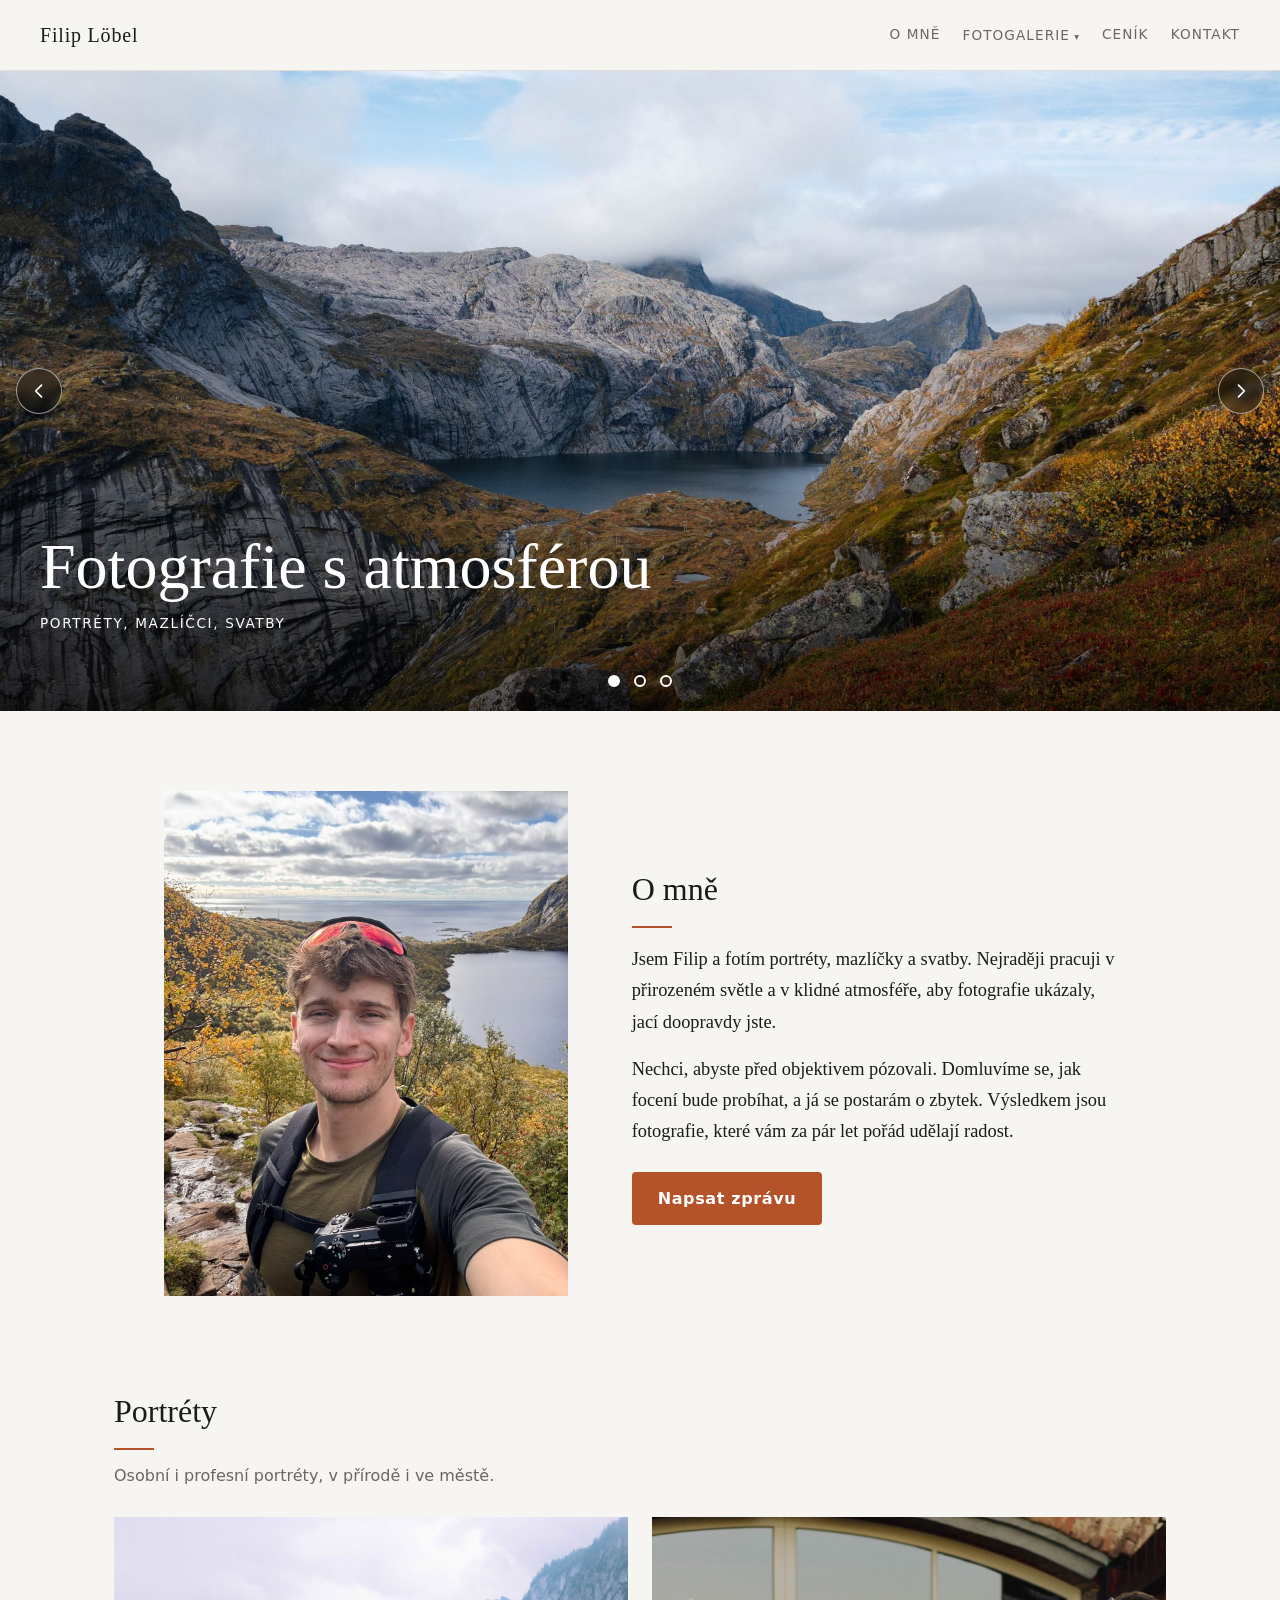
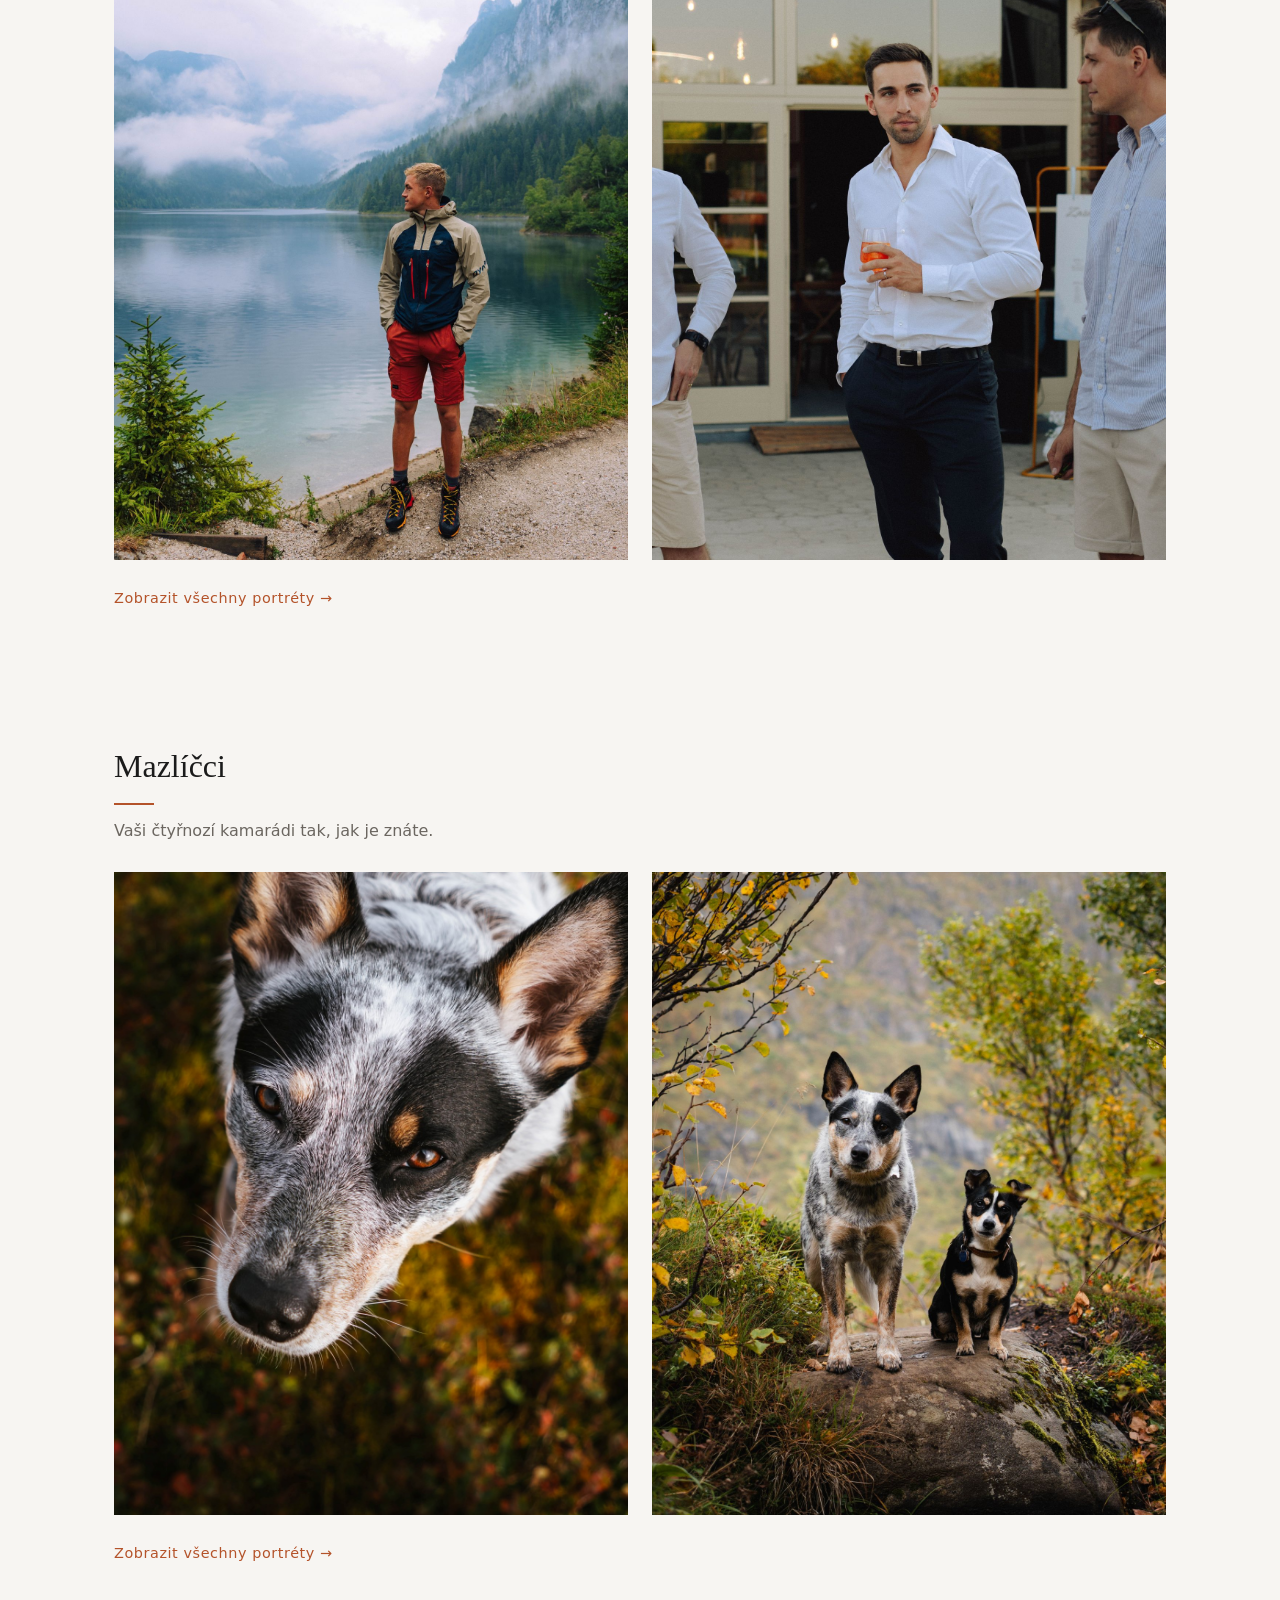
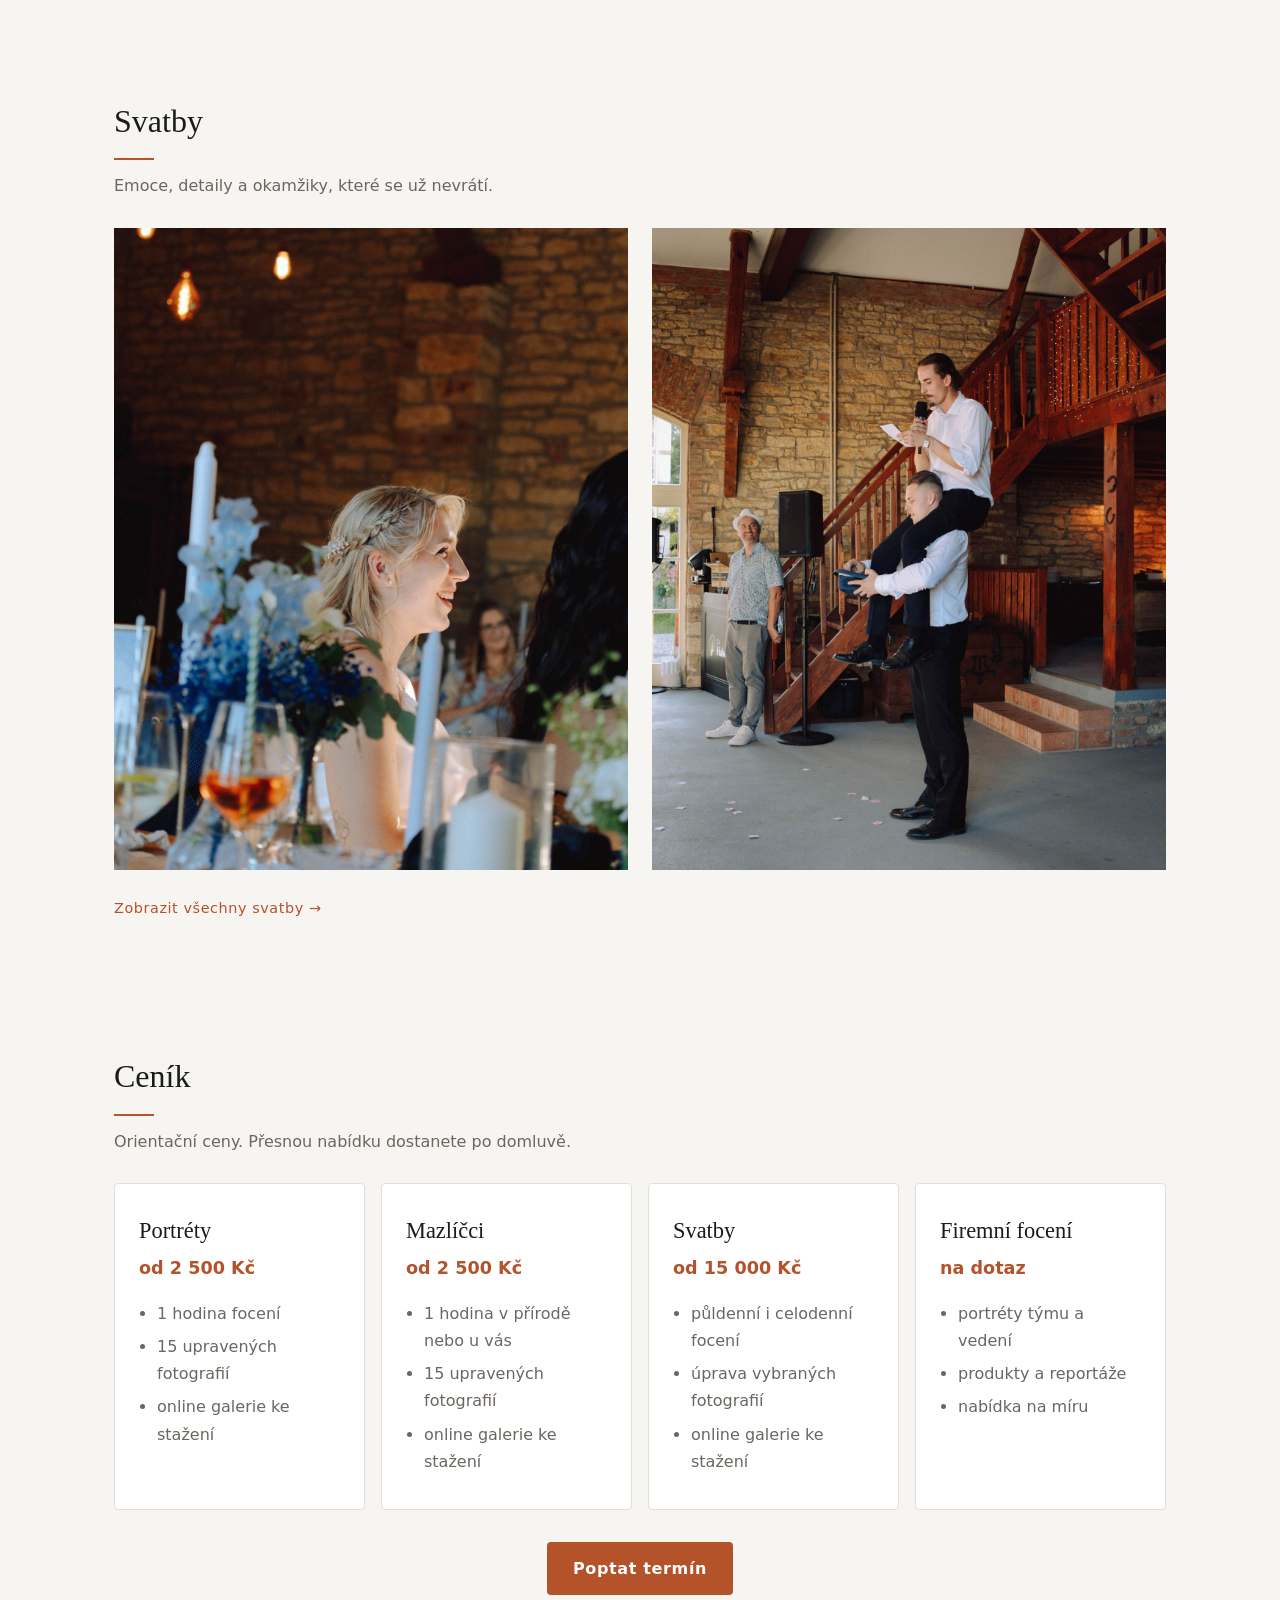
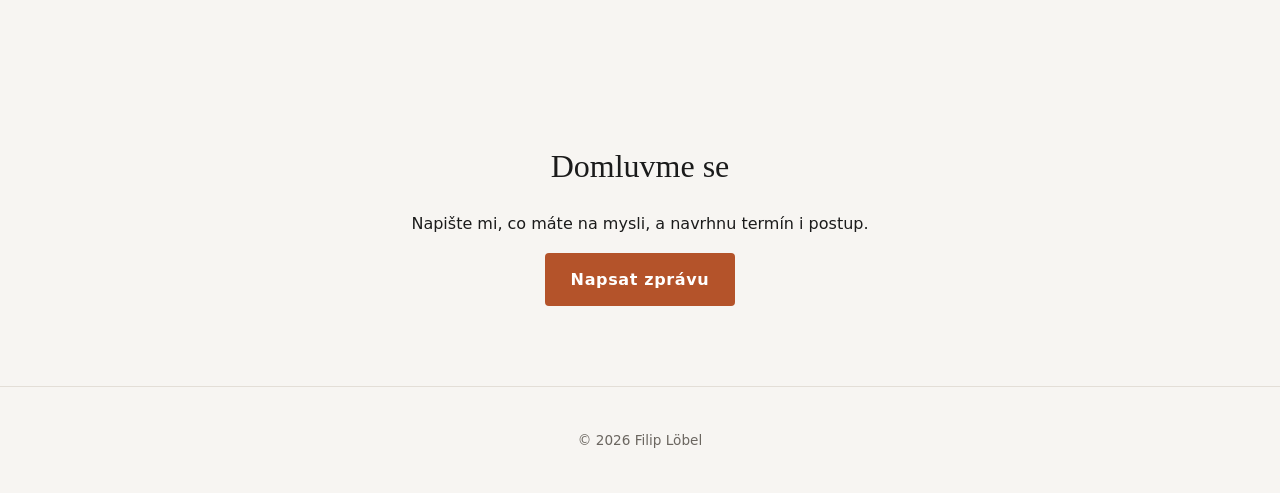
==== commit 008f6293: "Slider s třemi fotkami v úvodu" ====
--- a/index.html
+++ b/index.html
@@ -29,13 +29,37 @@
 
   <main id="top">
 
-    <section class="uvod">
+ <section class="uvod" aria-roledescription="carousel" aria-label="Úvodní fotografie">
+  <div class="slider-track">
+    <div class="slide" data-i="0">
       <img src="img/uvod.jpg" alt="Fotografie z tvorby Filipa Löbela" fetchpriority="high">
-      <div class="uvod-text">
-        <h1>Fotografie s&nbsp;atmosférou</h1>
-        <p>Portréty, mazlíčci, svatby</p>
-      </div>
-    </section>
+    </div>
+    <div class="slide" data-i="1">
+      <img src="img/uvod-2.jpg" alt="Fotografie z tvorby Filipa Löbela">
+    </div>
+    <div class="slide" data-i="2">
+      <img src="img/uvod-3.jpg" alt="Fotografie z tvorby Filipa Löbela">
+    </div>
+  </div>
+
+  <div class="uvod-text">
+    <h1>Fotografie s&nbsp;atmosférou</h1>
+    <p>Portréty, mazlíčci, svatby</p>
+  </div>
+
+  <button class="sipka sipka-vlevo" type="button" aria-label="Předchozí fotografie">
+    <svg viewBox="0 0 24 24" fill="none" stroke="currentColor" stroke-width="2" stroke-linecap="round" stroke-linejoin="round" aria-hidden="true"><path d="M15 5l-7 7 7 7"/></svg>
+  </button>
+  <button class="sipka sipka-vpravo" type="button" aria-label="Další fotografie">
+    <svg viewBox="0 0 24 24" fill="none" stroke="currentColor" stroke-width="2" stroke-linecap="round" stroke-linejoin="round" aria-hidden="true"><path d="M9 5l7 7-7 7"/></svg>
+  </button>
+
+  <div class="tecky">
+    <button class="tecka aktivni" type="button" aria-label="Fotografie 1" aria-current="true"></button>
+    <button class="tecka" type="button" aria-label="Fotografie 2" aria-current="false"></button>
+    <button class="tecka" type="button" aria-label="Fotografie 3" aria-current="false"></button>
+  </div>
+</section>
 
     <section class="profil" id="o-mne">
       <div class="profil-foto">
@@ -140,5 +164,118 @@
     <p>&copy; 2026 Filip Löbel</p>
   </footer>
 
+  <script>
+  (function () {
+    const slider = document.querySelector(".uvod");
+    if (!slider) return;
+
+    const track = slider.querySelector(".slider-track");
+    const dots = slider.querySelectorAll(".tecka");
+    const btnPrev = slider.querySelector(".sipka-vlevo");
+    const btnNext = slider.querySelector(".sipka-vpravo");
+
+    const INTERVAL = 5000; // čas mezi fotkami v ms
+    const reduced = window.matchMedia("(prefers-reduced-motion: reduce)").matches;
+    const DURATION = reduced ? 0 : 800; // délka posunu v ms
+
+    let busy = false;
+    let timer = null;
+
+    function setActive(i) {
+      dots.forEach(function (d, n) {
+        d.classList.toggle("aktivni", n === i);
+        d.setAttribute("aria-current", n === i ? "true" : "false");
+      });
+    }
+
+    function animation() {
+      return DURATION ? "transform " + DURATION + "ms ease" : "none";
+    }
+
+    function slideNext(target) {
+      if (busy) return;
+      busy = true;
+
+      if (target && target !== track.children[1]) {
+        track.insertBefore(target, track.children[1]);
+      }
+
+      setActive(Number(track.children[1].dataset.i));
+      void track.offsetWidth;
+      track.style.transition = animation();
+      track.style.transform = "translateX(-100%)";
+
+      setTimeout(function () {
+        track.style.transition = "none";
+        track.appendChild(track.firstElementChild);
+        track.style.transform = "translateX(0)";
+        void track.offsetWidth;
+        busy = false;
+      }, DURATION + 20);
+    }
+
+    function slidePrev() {
+      if (busy) return;
+      busy = true;
+
+      track.style.transition = "none";
+      track.insertBefore(track.lastElementChild, track.firstElementChild);
+      track.style.transform = "translateX(-100%)";
+      void track.offsetWidth;
+
+      setActive(Number(track.firstElementChild.dataset.i));
+      track.style.transition = animation();
+      track.style.transform = "translateX(0)";
+
+      setTimeout(function () { busy = false; }, DURATION + 20);
+    }
+
+    function start() {
+      stop();
+      if (!reduced) timer = setInterval(function () { slideNext(); }, INTERVAL);
+    }
+
+    function stop() {
+      clearInterval(timer);
+    }
+
+    btnNext.addEventListener("click", function () { slideNext(); start(); });
+    btnPrev.addEventListener("click", function () { slidePrev(); start(); });
+
+    dots.forEach(function (dot, n) {
+      dot.addEventListener("click", function () {
+        if (Number(track.firstElementChild.dataset.i) === n) return;
+        const target = Array.from(track.children).find(function (s) {
+          return Number(s.dataset.i) === n;
+        });
+        slideNext(target);
+        start();
+      });
+    });
+
+    // Přejetí prstem na mobilu
+    let x0 = null;
+    slider.addEventListener("touchstart", function (e) {
+      x0 = e.touches[0].clientX;
+    }, { passive: true });
+    slider.addEventListener("touchend", function (e) {
+      if (x0 === null) return;
+      const dx = e.changedTouches[0].clientX - x0;
+      x0 = null;
+      if (Math.abs(dx) > 40) {
+        if (dx < 0) slideNext(); else slidePrev();
+        start();
+      }
+    });
+
+    // Když je záložka skrytá, slider se zastaví
+    document.addEventListener("visibilitychange", function () {
+      if (document.hidden) stop(); else start();
+    });
+
+    setActive(0);
+    start();
+  })();
+</script>
 </body>
 </html>
--- a/style.css
+++ b/style.css
@@ -60,7 +60,7 @@
 .menu a:hover { color: var(--accent); }
 
 /* Úvod s velkou fotkou */
-.uvod { position: relative; height: 60vh; height: 60svh; min-height: 360px; max-height: 640px; }
+.uvod { position: relative; height: 75vh; height: 75svh; min-height: 420px; max-height: 640px; }
 .uvod img { width: 100%; height: 100%; object-fit: cover; }
 
 .uvod-text {
@@ -448,4 +448,81 @@
     padding: 8px 22px;
     white-space: nowrap;
   }
+}
+
+/* Slider v úvodu */
+.uvod { overflow: hidden; }
+
+.slider-track { display: flex; height: 100%; }
+
+.slide { flex: 0 0 100%; height: 100%; }
+
+.uvod-text { padding-bottom: 76px; pointer-events: none; }
+
+.sipka {
+  position: absolute;
+  top: 50%;
+  transform: translateY(-50%);
+  z-index: 3;
+  display: flex;
+  align-items: center;
+  justify-content: center;
+  width: 46px;
+  height: 46px;
+  padding: 0;
+  border: 1px solid rgba(255, 255, 255, 0.55);
+  border-radius: 50%;
+  background: rgba(0, 0, 0, 0.28);
+  color: #fff;
+  cursor: pointer;
+  backdrop-filter: blur(4px);
+  transition: background 0.2s, border-color 0.2s;
+}
+
+.sipka:hover,
+.sipka:focus-visible {
+  background: rgba(0, 0, 0, 0.5);
+  border-color: #fff;
+}
+
+.sipka svg { width: 20px; height: 20px; }
+
+.sipka-vlevo { left: 16px; }
+.sipka-vpravo { right: 16px; }
+
+.tecky {
+  position: absolute;
+  left: 0;
+  right: 0;
+  bottom: 24px;
+  z-index: 3;
+  display: flex;
+  justify-content: center;
+  gap: 14px;
+}
+
+.tecka {
+  position: relative;
+  width: 12px;
+  height: 12px;
+  padding: 0;
+  border: 2px solid #fff;
+  border-radius: 50%;
+  background: transparent;
+  cursor: pointer;
+  transition: background 0.3s;
+}
+
+.tecka::after {
+  content: "";
+  position: absolute;
+  inset: -8px;
+}
+
+.tecka.aktivni { background: #fff; }
+
+@media (max-width: 600px) {
+  .sipka { width: 38px; height: 38px; }
+  .sipka-vlevo { left: 10px; }
+  .sipka-vpravo { right: 10px; }
 }
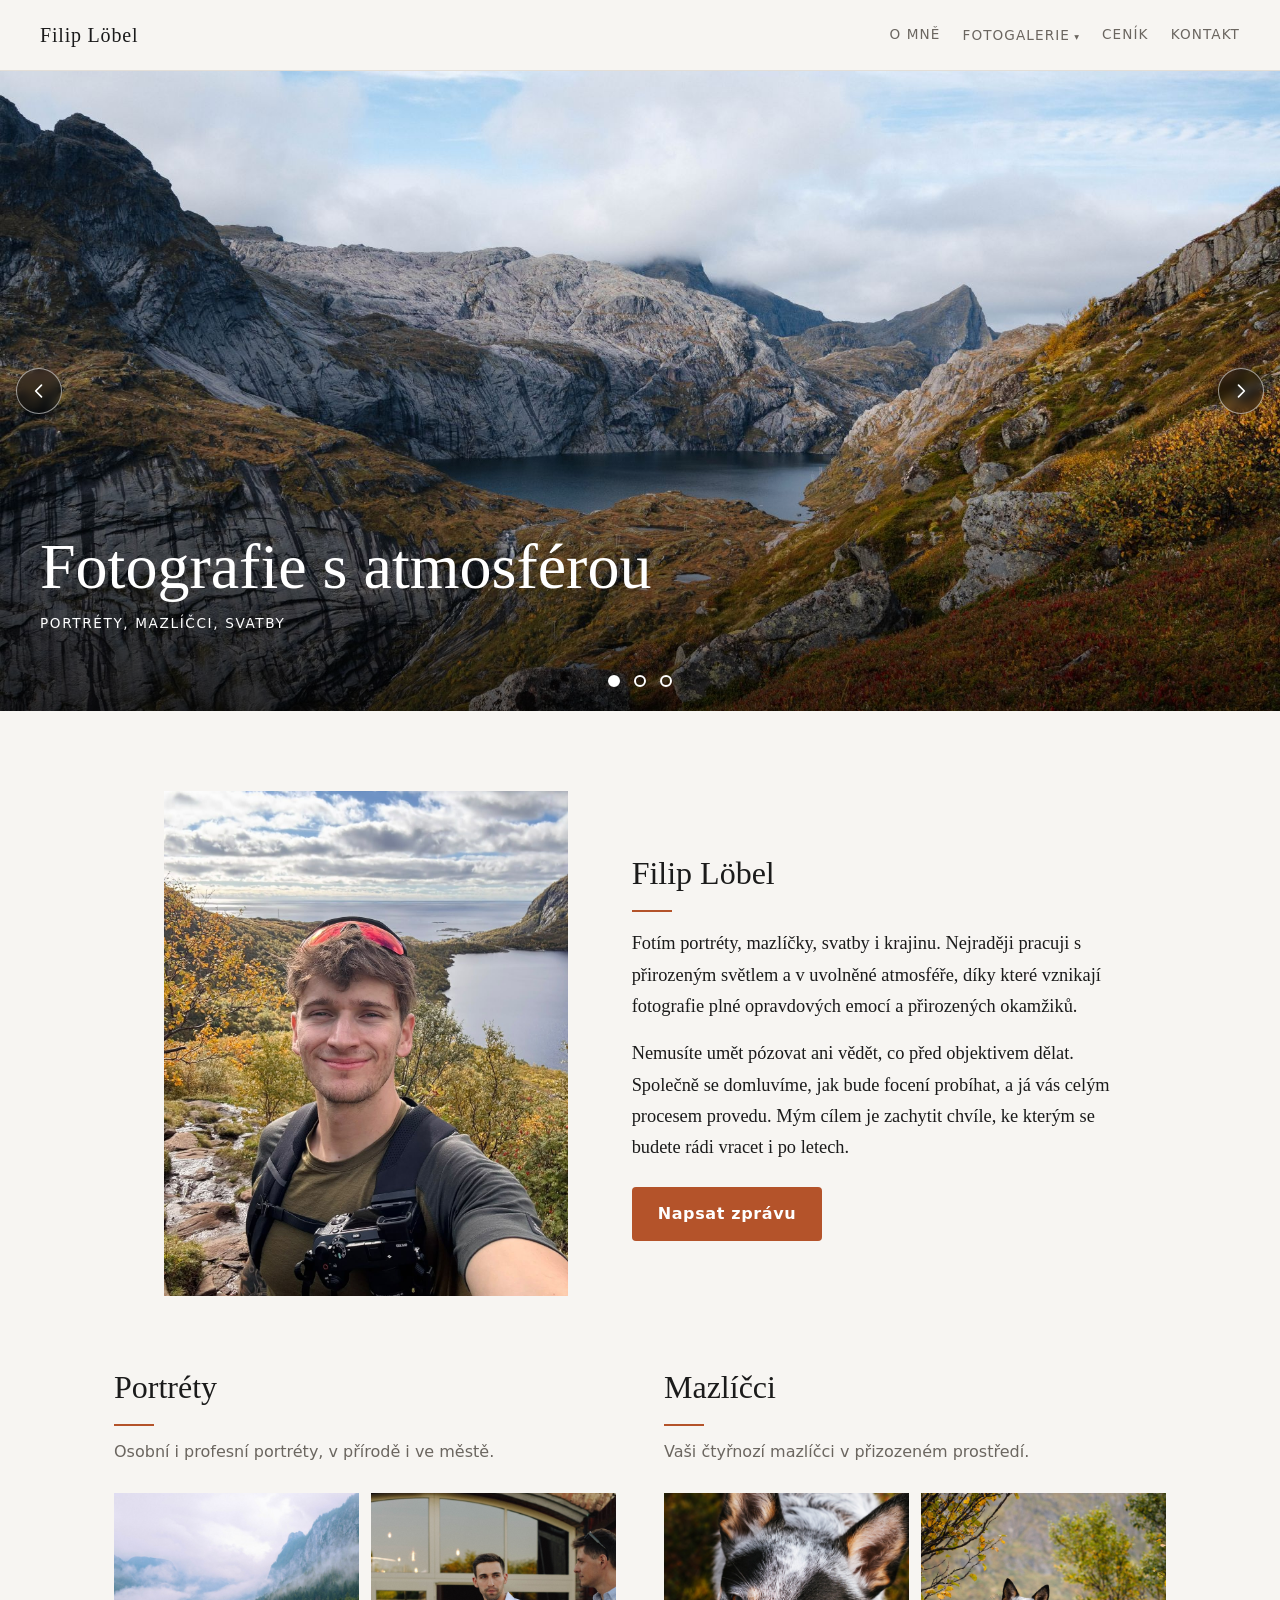
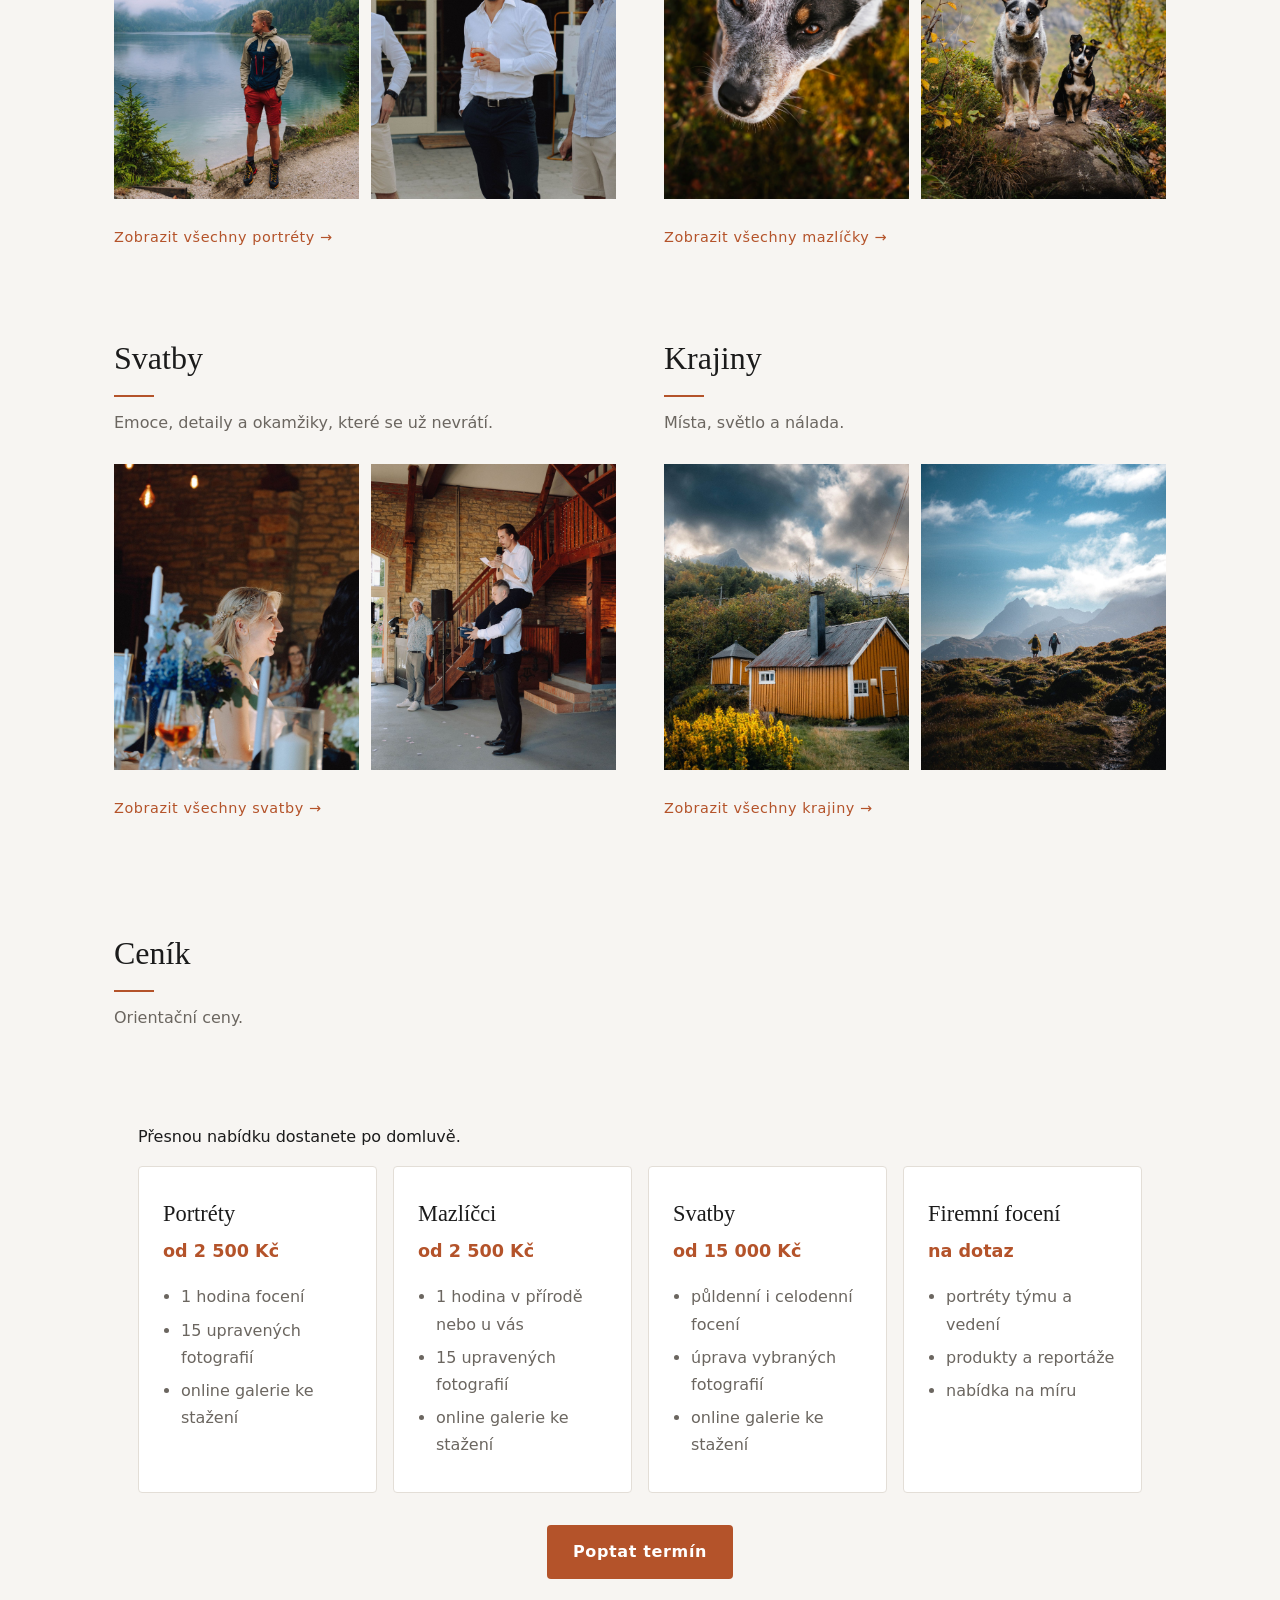
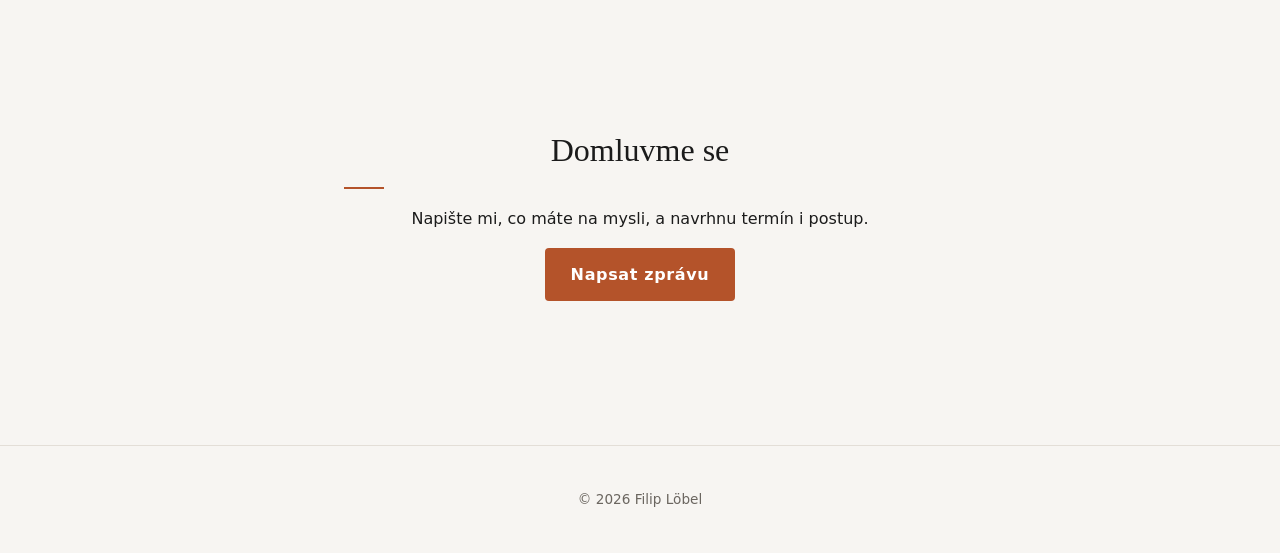
==== commit 538b84e2: "Kategorie ve dvojicích, nová sekce Krajiny" ====
--- a/index.html
+++ b/index.html
@@ -20,6 +20,7 @@
       <a href="fotogalerie.html#portrety">Portréty</a>
       <a href="fotogalerie.html#mazlicci">Mazlíčci</a>
       <a href="fotogalerie.html#svatby">Svatby</a>
+      <a href="fotogalerie.html#krajiny">Krajiny</a>
     </div>
   </div>
   <a href="#cenik">Ceník</a>
@@ -66,46 +67,64 @@
         <img src="img/o-mne.jpg" alt="Filip Löbel, fotograf" loading="lazy">
       </div>
       <div class="profil-text">
-        <h2>O mně</h2>
-        <p>Jsem Filip a fotím portréty, mazlíčky a svatby. Nejraději pracuji v přirozeném světle a v klidné atmosféře, aby fotografie ukázaly, jací doopravdy jste.</p>
-        <p>Nechci, abyste před objektivem pózovali. Domluvíme se, jak focení bude probíhat, a já se postarám o zbytek. Výsledkem jsou fotografie, které vám za pár let pořád udělají radost.</p>
+        <h2>Filip Löbel</h2>
+        <p>Fotím portréty, mazlíčky, svatby i krajinu. Nejraději pracuji s přirozeným světlem a v uvolněné atmosféře, díky které vznikají fotografie plné opravdových emocí a přirozených okamžiků.</p>
+        <p>Nemusíte umět pózovat ani vědět, co před objektivem dělat. Společně se domluvíme, jak bude focení probíhat, a já vás celým procesem provedu. Mým cílem je zachytit chvíle, ke kterým se budete rádi vracet i po letech.</p>
         <a class="tlacitko" href="kontakt.html">Napsat zprávu</a>
       </div>
     </section>
 
-    <section class="kategorie" id="portrety">
-      <h2>Portréty</h2>
-      <p class="popis">Osobní i profesní portréty, v&nbsp;přírodě i ve městě.</p>
-      <div class="galerie">
-        <figure><img src="img/portret-1.jpg" alt="Muž stojící u mlžného horského jezera" loading="lazy"></figure>
-        <figure><img src="img/portret-2.jpg" alt="Portrét" loading="lazy"></figure>
-      </div>
-      <p class="vice"><a href="fotogalerie.html#portrety">Zobrazit všechny portréty →</a></p>
-    </section>
-
-    <section class="kategorie" id="mazlicci">
-      <h2>Mazlíčci</h2>
-      <p class="popis">Vaši čtyřnozí kamarádi tak, jak je znáte.</p>
-      <div class="galerie">
-        <figure><img src="img/mazlicek-1.jpg" alt="Pes při pohledu shora v podzimní trávě" loading="lazy"></figure>
-        <figure><img src="img/mazlicek-2.jpg" alt="Fotografie mazlíčka" loading="lazy"></figure>
-      </div>
-      <p class="vice"><a href="fotogalerie.html#portrety">Zobrazit všechny portréty →</a></p>
-    </section>
-
-    <section class="kategorie" id="svatby">
-      <h2>Svatby</h2>
-      <p class="popis">Emoce, detaily a okamžiky, které se už nevrátí.</p>
-      <div class="galerie">
-        <figure><img src="img/svatba-1.jpg" alt="Svatební fotografie" loading="lazy"></figure>
-        <figure><img src="img/svatba-2.jpg" alt="Svatební fotografie" loading="lazy"></figure>
-      </div>
-      <p class="vice"><a href="fotogalerie.html#svatby">Zobrazit všechny svatby →</a></p>
-    </section>
+        <div class="kategorie-rada">
+
+      <section class="kategorie" id="portrety">
+        <h2>Portréty</h2>
+        <p class="popis">Osobní i profesní portréty, v&nbsp;přírodě i ve městě.</p>
+        <div class="galerie">
+          <figure><img src="img/portret-1.jpg" alt="Muž stojící u mlžného horského jezera" loading="lazy"></figure>
+          <figure><img src="img/portret-2.jpg" alt="Portrét" loading="lazy"></figure>
+        </div>
+        <p class="vice"><a href="fotogalerie.html#portrety">Zobrazit všechny portréty →</a></p>
+      </section>
+
+      <section class="kategorie" id="mazlicci">
+        <h2>Mazlíčci</h2>
+        <p class="popis">Vaši čtyřnozí mazlíčci v přizozeném prostředí.</p>
+        <div class="galerie">
+          <figure><img src="img/mazlicek-1.jpg" alt="Pes při pohledu shora v podzimní trávě" loading="lazy"></figure>
+          <figure><img src="img/mazlicek-2.jpg" alt="Fotografie mazlíčka" loading="lazy"></figure>
+        </div>
+        <p class="vice"><a href="fotogalerie.html#mazlicci">Zobrazit všechny mazlíčky →</a></p>
+      </section>
+
+    </div>
+
+    <div class="kategorie-rada">
+
+      <section class="kategorie" id="svatby">
+        <h2>Svatby</h2>
+        <p class="popis">Emoce, detaily a okamžiky, které se už nevrátí.</p>
+        <div class="galerie">
+          <figure><img src="img/svatba-1.jpg" alt="Svatební fotografie" loading="lazy"></figure>
+          <figure><img src="img/svatba-2.jpg" alt="Svatební fotografie" loading="lazy"></figure>
+        </div>
+        <p class="vice"><a href="fotogalerie.html#svatby">Zobrazit všechny svatby →</a></p>
+      </section>
+
+      <section class="kategorie" id="krajiny">
+        <h2>Krajiny</h2>
+        <p class="popis">Místa, světlo a nálada.</p>
+        <div class="galerie">
+          <figure><img src="img/krajina-1.jpg" alt="Krajina" loading="lazy"></figure>
+          <figure><img src="img/krajina-2.jpg" alt="Krajina" loading="lazy"></figure>
+        </div>
+        <p class="vice"><a href="fotogalerie.html#krajiny">Zobrazit všechny krajiny →</a></p>
+      </section>
+
+    </div>
 
     <section class="kategorie" id="cenik">
       <h2>Ceník</h2>
-      <p class="popis">Orientační ceny. Přesnou nabídku dostanete po domluvě.</p>
+      <p class="popis">Orientační ceny.<section class="kategorie" id="portrety"> Přesnou nabídku dostanete po domluvě.</p>
       <div class="ceny">
 
         <article class="cena">
--- a/style.css
+++ b/style.css
@@ -525,4 +525,31 @@
   .sipka { width: 38px; height: 38px; }
   .sipka-vlevo { left: 10px; }
   .sipka-vpravo { right: 10px; }
+}
+
+/* Kategorie ve dvojicích na úvodní stránce */
+.kategorie-rada {
+  max-width: 1100px;
+  margin: 0 auto;
+  padding: 40px 24px;
+  display: grid;
+  gap: 56px;
+}
+
+.kategorie-rada .kategorie {
+  max-width: none;
+  margin: 0;
+  padding: 0;
+}
+
+.kategorie-rada .galerie {
+  grid-template-columns: repeat(2, 1fr);
+  gap: 12px;
+}
+
+@media (min-width: 900px) {
+  .kategorie-rada {
+    grid-template-columns: repeat(2, 1fr);
+    gap: 48px;
+  }
 }
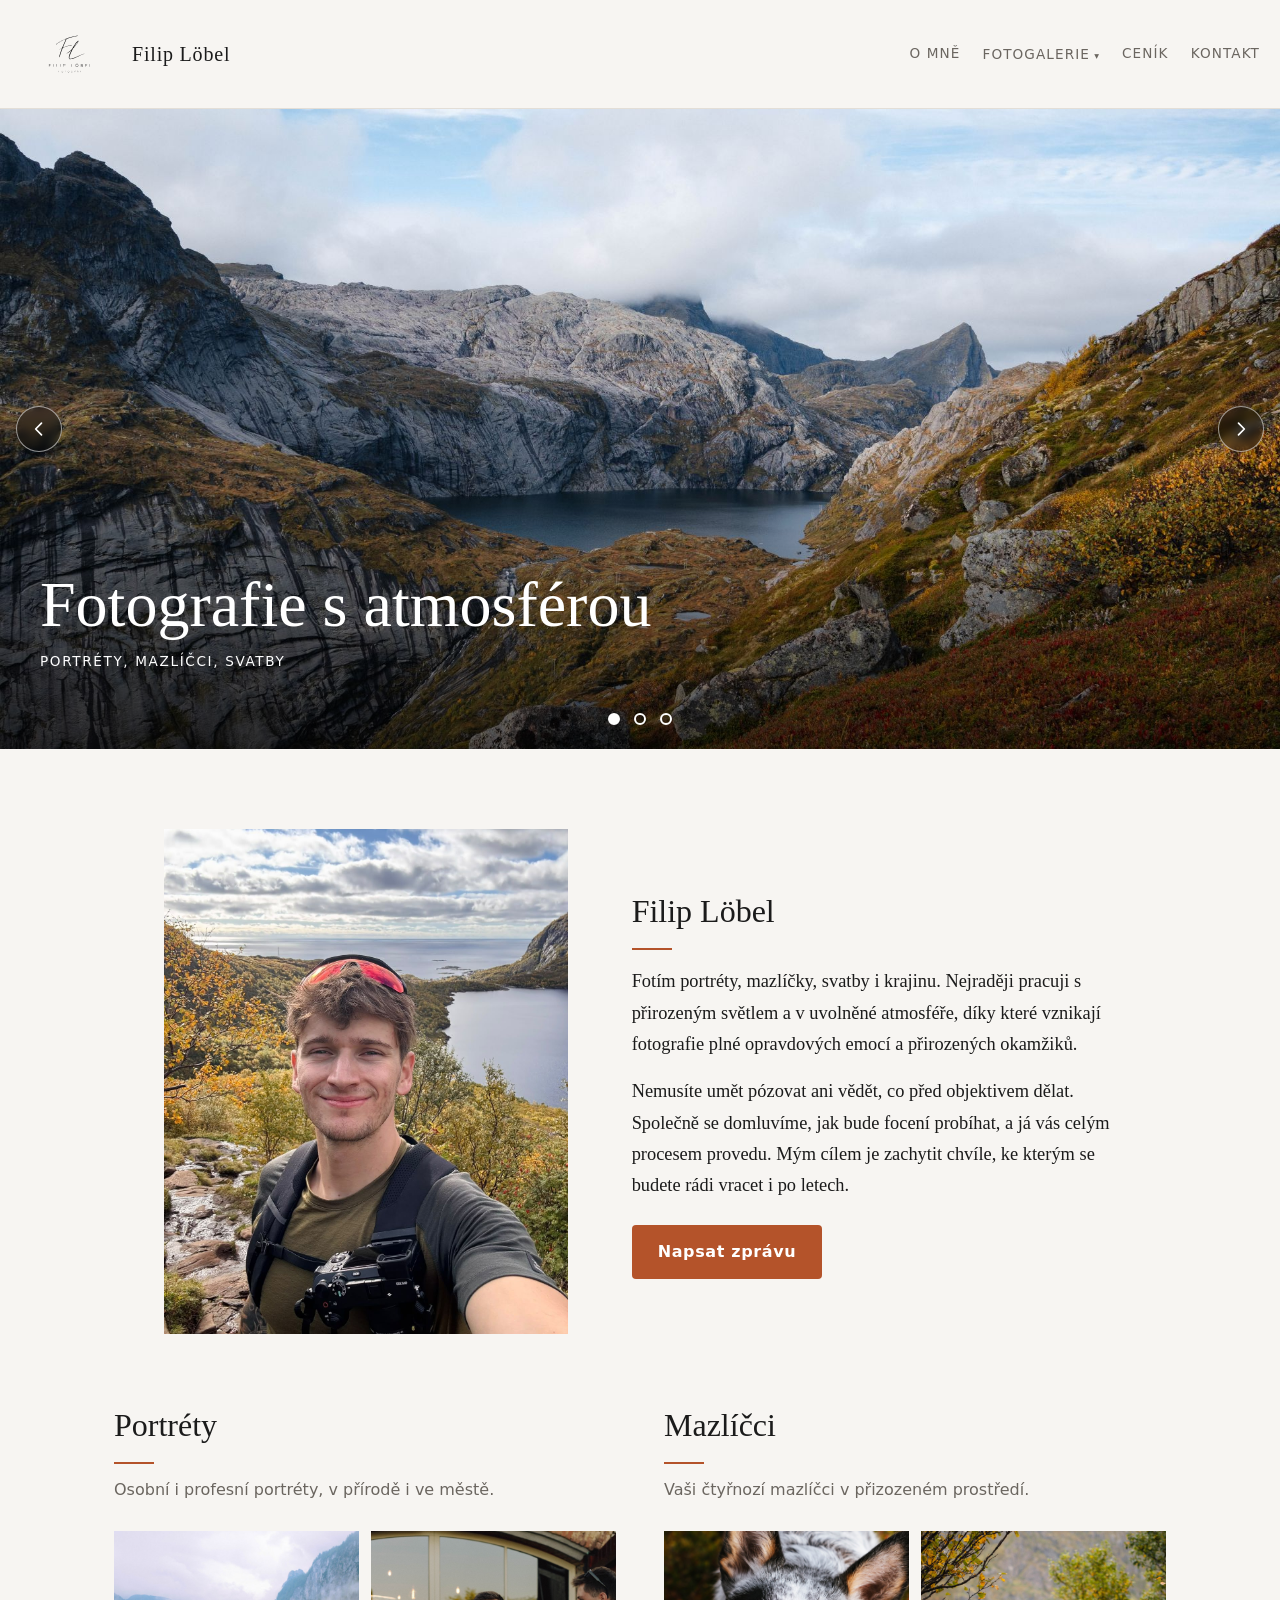
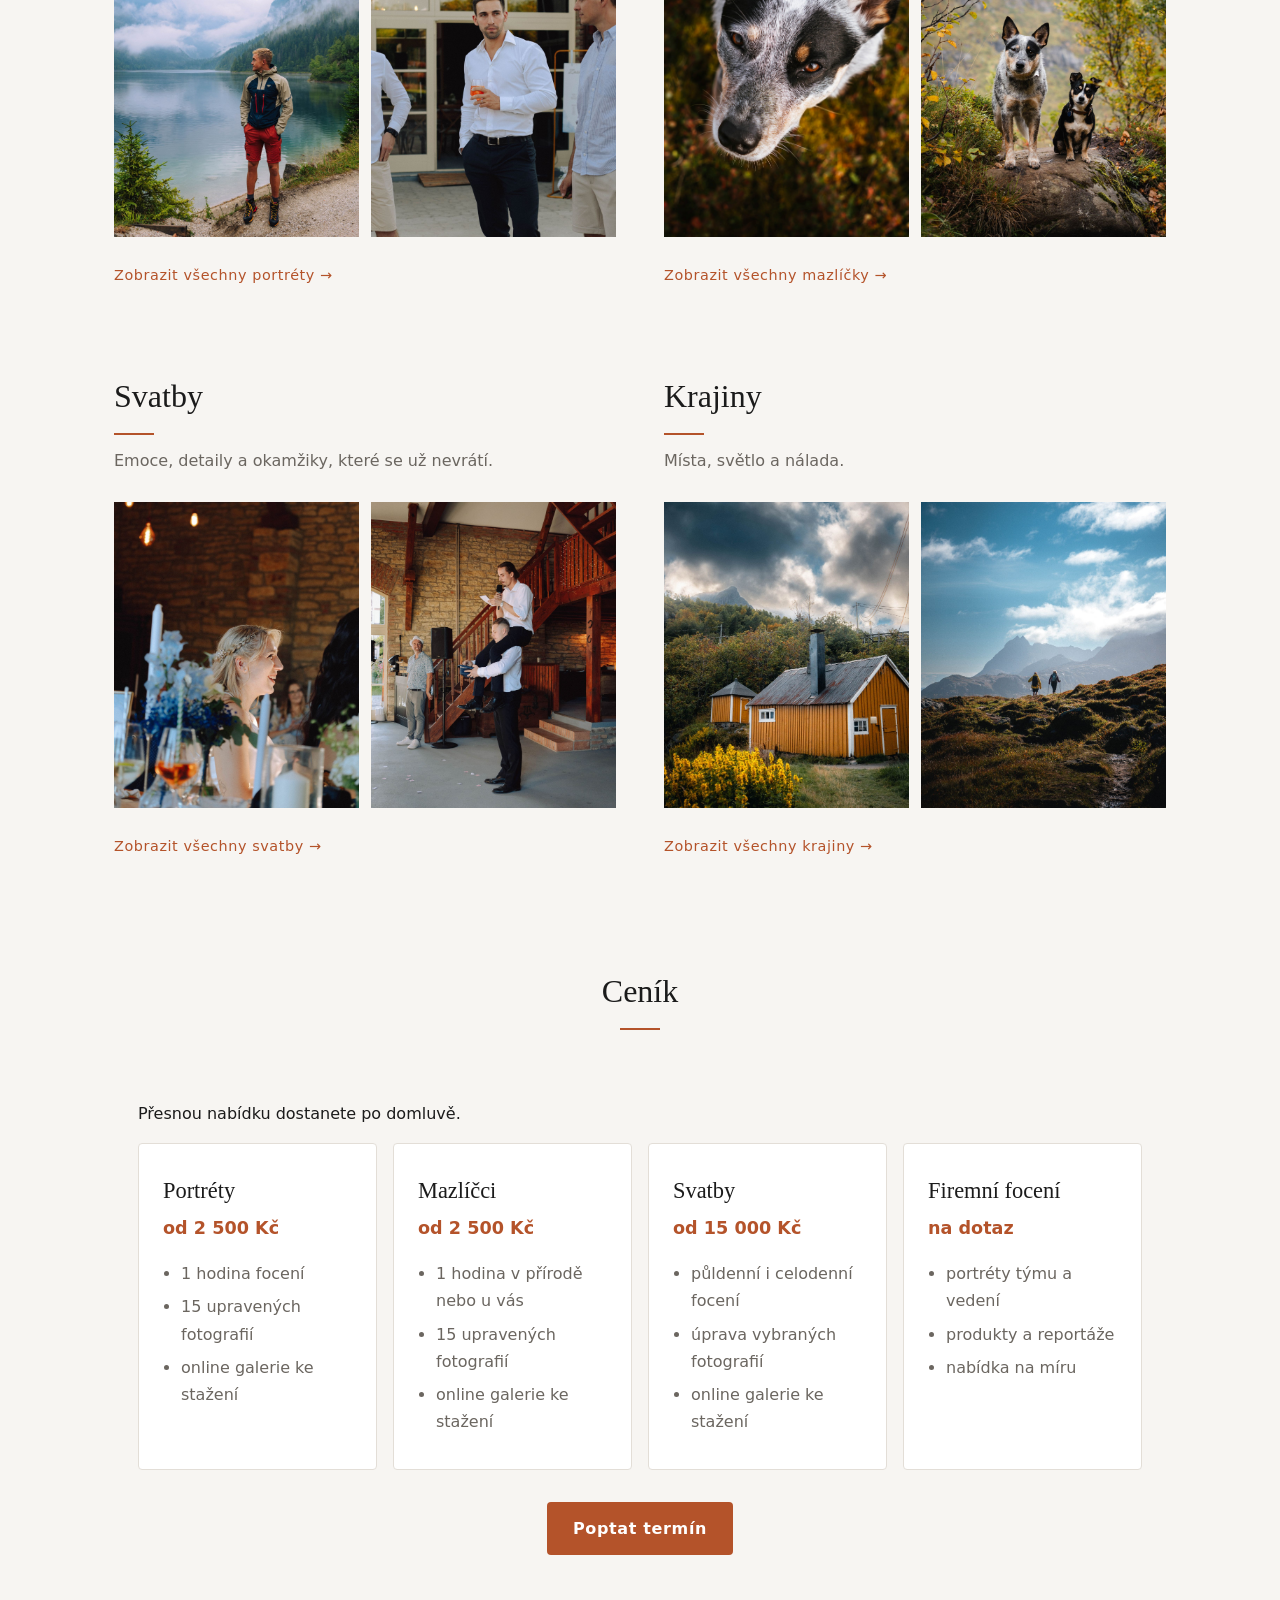
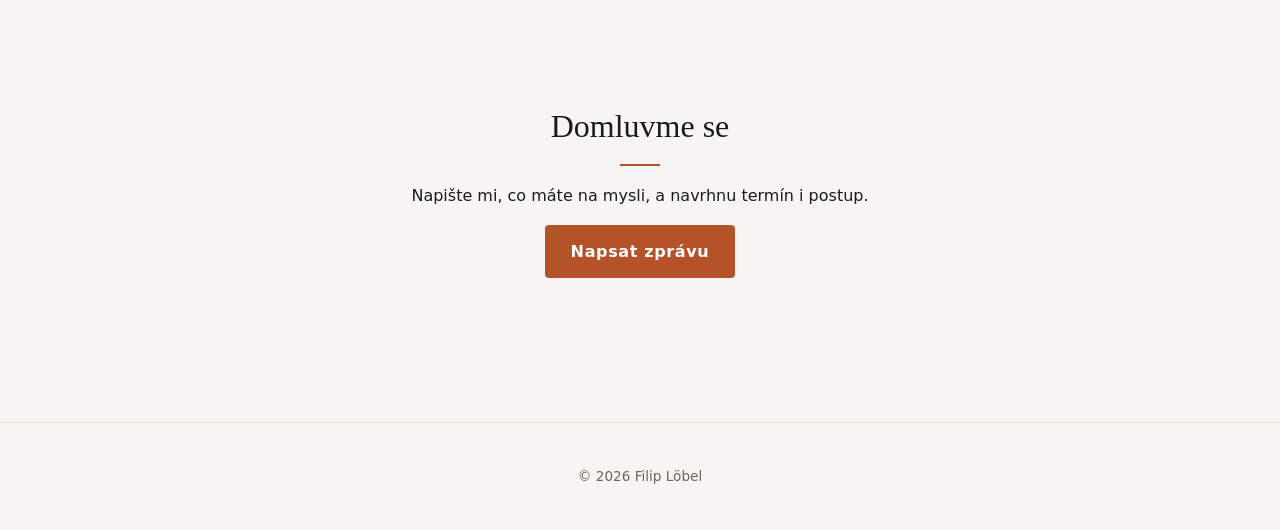
==== commit 855c4340: "Větší logo" ====
--- a/index.html
+++ b/index.html
@@ -11,7 +11,10 @@
 <body>
 
   <header class="hlavicka">
-    <a class="logo" href="#top">Filip Löbel</a>
+    <a class="logo" href="index.html">
+  <img class="logo-ikona" src="img/logo.svg" alt="" >
+  <span>Filip Löbel</span>
+</a>
    <nav class="menu">
   <a href="#o-mne">O mně</a>
   <div class="menu-polozka">
@@ -124,7 +127,7 @@
 
     <section class="kategorie" id="cenik">
       <h2>Ceník</h2>
-      <p class="popis">Orientační ceny.<section class="kategorie" id="portrety"> Přesnou nabídku dostanete po domluvě.</p>
+      <section class="kategorie" id="portrety"> Přesnou nabídku dostanete po domluvě.</p>
       <div class="ceny">
 
         <article class="cena">
--- a/style.css
+++ b/style.css
@@ -33,17 +33,11 @@
   align-items: center;
   flex-wrap: wrap;
   gap: 8px 24px;
-  padding: 16px 24px;
+  padding: 2px 3px;
   background: rgba(247, 245, 242, 0.92);
   backdrop-filter: blur(6px);
   border-bottom: 1px solid var(--line);
-}
-
-.logo {
-  font-family: var(--serif);
-  font-size: 1.25rem;
-  letter-spacing: 0.04em;
-  text-decoration: none;
+
 }
 
 .menu { display: flex; flex-wrap: wrap; gap: 4px 22px; }
@@ -552,4 +546,51 @@
     grid-template-columns: repeat(2, 1fr);
     gap: 48px;
   }
-}+}
+/* Ceník: nadpis na střed a menší mezera */
+#cenik h2 { text-align: center; }
+
+#cenik h2::after {
+  margin-left: auto;
+  margin-right: auto;
+}
+
+#cenik .popis {
+  text-align: center;
+  margin: 8px 0 20px;
+}
+
+/* Logo v hlavičce */
+.logo {
+  position: static;
+  display: inline-flex;
+  flex-direction: row;
+  align-items: center;
+  gap: 12px;
+  padding-left: 0;
+  font-family: var(--serif);
+  font-size: 1.25rem;
+  letter-spacing: 0.04em;
+  text-decoration: none;
+}
+
+.logo img {
+  position: static;
+  transform: none;
+  display: block;
+  flex: 0 0 auto;
+  height: 100px;
+  width: auto;
+  max-height: 100px;
+  padding: 0;
+  background: none;
+  border: 0;
+  border-radius: 0;
+  box-shadow: none;
+}
+/* Výška hlavičky (musí být úplně na konci souboru) */
+.hlavicka { padding: 3px 12px; }
+
+@media (min-width: 700px) {
+  .hlavicka { padding: 4px 20px; }
+}
